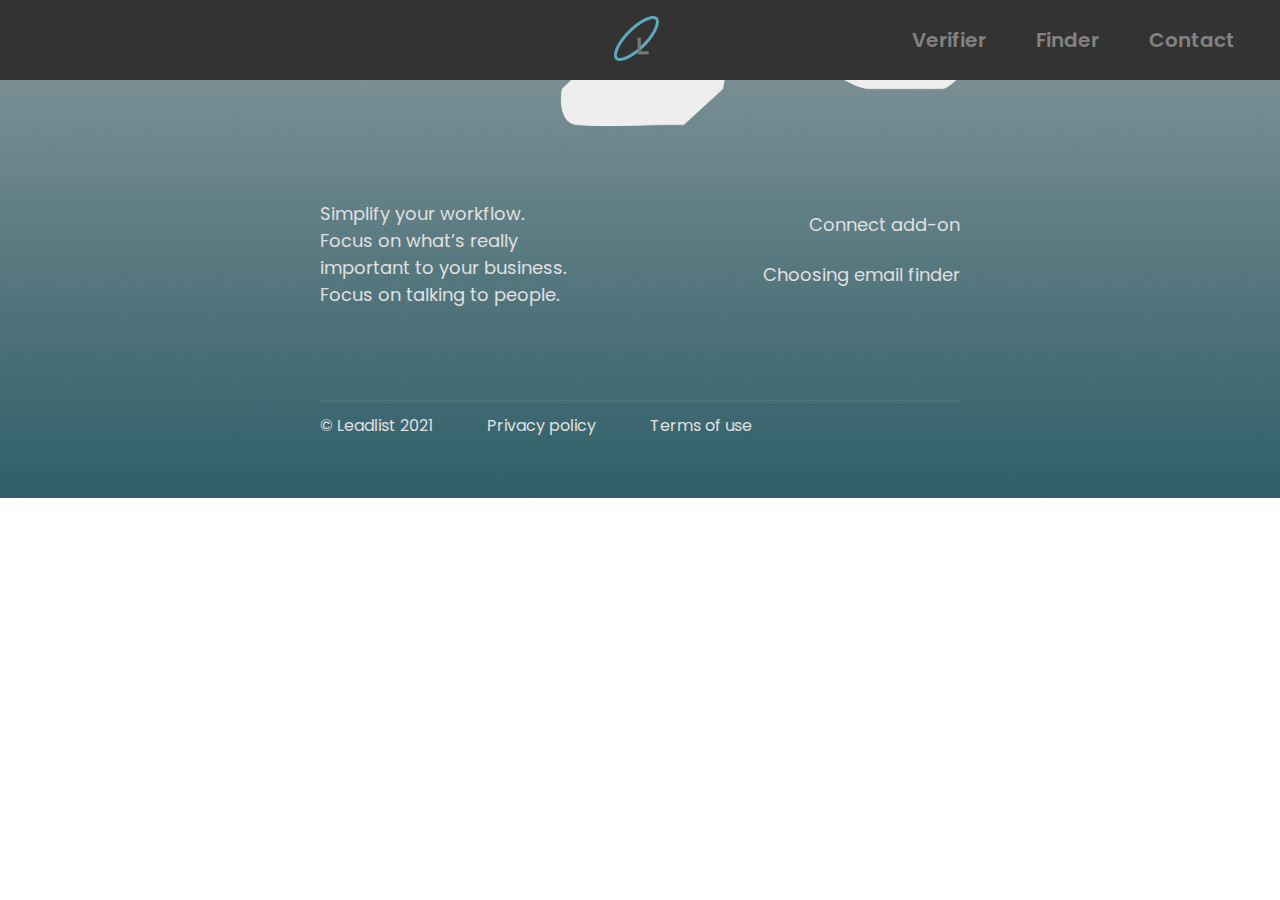
==== privacy_policy.html @ b9fb41df "add html and css for terms_of and fixed bgn of contact_us" ====
<!DOCTYPE html>
<html>
<head>
   <title> Privacy policy</title>
   <meta charset="utf-8">
   <link rel="stylesheet" type="text/css" href="styles/style.css">
      <link rel="stylesheet" type="text/css" href="styles/base.css">
   <link rel="preconnect" href="https://fonts.gstatic.com">
   <link href="https://fonts.googleapis.com/css2?family=Poppins:wght@200;300;400;500;600;700;800;900&display=swap" rel="stylesheet"></head>
<body>
   <header>
      <div class="header-main">
         <div class="logo">
            <a href="index.html"><img class="logo-img" src ="img/Group42.png"></a>
         </div>
         <nav class="menu poppins">
            <li class="menu-item">Verifier</li>
            <li class="menu-item">Finder</li>
            <li class="menu-item">Contact</li>
         </nav>
      </div>
   </header>
   <footer class="poppins">
      <div class="footer-basis">
         <div class="basis-info">
            <div class="basis-text">
               <p class="basis-text_sense">Simplify your workflow.</p>
               <p class="basis-text_sense">Focus on what’s really important to your business.</p>
               <p class="basis-text_sense">Focus on talking to people.</p>
            </div>
            <div class="basis-links">
               <p><a class="basis-link_addition" href="https://gsuite.google.com/marketplace/app/leadlist_email_finder_and_verifier/817565226440?hl=en&pann=sheets_addon_widget">Connect add-on</a></p>
               <a href=""></a>
               <p><a class="basis-link_addition" href="http://htmlbook.ru/samhtml/ssylki">Choosing email finder</a></p>
            </div>
         </div>
      </div>
      <div class="footer-copyright">
         <span class="footer-copyright_text">&copy; Leadlist 2021</span>
         <a href="privacy_policy.html" class="footer-copyright_link">Privacy policy</a>
         <a href="Terms_of_use.html" class="footer-copyright_link">Terms of use</a>
      </div>
   </footer></body>
</html>
---- styles/style.css ----
* {
   margin: 0;
   padding: 0;
}

.poppins {
   font-family: 'Poppins', sans-serif;
}

header {
   background:#333333;
   display: flex;
   justify-content: flex-end;
   position: fixed;
   width: 100%;
   z-index: 10;
}

main {
   background:#e1e1e133;
}

.header-main {
   display: flex;
   width: 52%;
   justify-content: space-between;
}

.logo {
   display: flex;
   justify-content: center;
   align-items: center;
}

.logo-img {
   height: 45px;
}

.menu {
   display: flex;
   font-weight: 600;
   padding: 25px 45px;
   color: #828282;
   font-size: 20px;
}

.menu-item {
   list-style: none;
   margin-left: 50px;
}

.menu-item:hover {
   color: #ffffff;
}

.home {
   display: block;
   position: relative;
   height: 100vh;
}
.home-img {
   position: absolute;
   width: 100%;
   height: 100%;
   overflow: hidden;
}

.home-info {
   display: flex;
   flex-direction: column;
   align-items: center;
   position: absolute;
   width: 100%;
   margin-top: 80px;
   height: 90vh;
   background: linear-gradient(180deg,  #050505ed, #8d8d8dd6);
}

.info-text {
   width: 50%;
   margin-top: 50px;
}

.home-title {
   color: #FFFFFF;
   font-weight: 600;
   font-size: 48px;
   margin-bottom: 15px;
   margin-left: 20px;
}

.home-subtitle {
   color: #BDBDBD;
   font-weight: 600;
   font-size: 28px;
   margin-left: 20px;
}

.home-btn {
   margin: 35px 0;
   border-radius: 20px;
   border: none;
   width: 35%;
   font-weight: 700;
   font-size: 18px;
   text-transform: uppercase;
   color: #fff;
   background:  #BDBDBD;
   padding: 15px 90px;
}

.home-btn_fa{
   color: #ffffff;
   margin-left: 10px;
}

.home-btn:hover {
   background: #8252A4;
   color: #ffffff;
}

.description {
   display: flex;
   flex-direction: column;
   align-items: center;
}

.description-info {
   width: 80%;
   margin: 30px 0;
}

.description_title {
   font-weight: 600;
   font-size: 32px;
   margin: 10px 0;
   color: #333333;
}

.description_description {
   font-weight: 500;
   font-size: 20px;
   color: #333333;
}

.email {
   display: flex;
   flex-direction: column;
   align-items: center;
   background-image:url(img/at-sign.png);
   background-size: 100% 88%;
   background-repeat: no-repeat;
   height:  260vh;
}
.email-part {
   display: flex;
   flex-direction: column;
   width: 60%;
   align-items: center;
}

.part-info {
   display: flex;
   width: 100%;
   flex-direction: column;
}

.part-screen {
   display: flex;
   flex-direction: column;
   margin: 20px 0;
}

.screen-first {
   display: flex;
   flex-direction: row;
   height: 50vh;
   width: 85%;
}

.screen-first_fa {
   color: #7d7878;
   font-size: 60px;
   margin-right: 40px;
   margin-top: 20px;
}

.screen-first_purple {
   display: block;
   width: 90%;
   background: linear-gradient(180deg,  #291934,
 #955DBD);
}

.screen-first_p {
   font-weight: 500;
   font-size: 22px;
   color: #ffffff;
   text-transform: uppercase;
   padding: 40px 90px;
}

.screen-second {
   display: flex;
   flex-direction: row;
   margin: 30px 0;
}

.fa-at {
   margin-right: 40px;
}

.screen-second_fa {
   color: #7d7878;
   font-size: 50px;
   font-weight: 300;
}

.screen-second_div {
   margin-top: 10px;
}

.screen-second_p {
   color: #4F4F4F;
   font-weight: 500;
   font-size: 17px;
}

.email-part2 {
   display: flex;
   align-items: center;
   justify-content: center;
   background: #BDBDBD;
   height:22%;
   width: 100%;
}

.part2-info {
   display: flex;
   flex-direction: row;
   justify-content: space-around;
   width: 45%;
   height: 65%;
   padding: 90px 0;
}

.response {
   display: flex;
   flex-direction: column;
   align-items: center;
   position: relative;
   width: 29%;
   border-radius: 21px;
   background: rgba(255,255,255,0.8);
   box-shadow: 6px 8px 6px rgba(0, 0, 0, 0.3);
}

.response_text {
   font-size: 16px;
   margin: 30px 10px 90px 10px;
   text-align: center;
   font-weight: 600;
}

.response_text_third {
   margin-top: 50px;
}

.response_text_first {
   margin-top: 60px;
}

.response-stars {
   display: block;
   position: absolute;
   bottom: 40px;
}

.response-stars_fa {
   color: #BD615D;
   font-size: 14px;
   margin-right: -4px;
}

.response_date {
   display: block;
   position: absolute;
   bottom: 13px;
   color: #828282;
   font-weight: 400;
   font-size: 13px;
}

.screen-first_green {
   display: block;
   width: 90%;
   background: linear-gradient(180deg,  #162E33,
#41808D );
}

.credits {
   background: #E0E0E0;
   display: flex;
   justify-content: center;
}

.credits-info {
   display: flex;
   flex-direction: column;
   width: 50%;
}

.credits-box{
   display:flex;
   flex-direction: row;
   align-items: center;
   justify-content: space-between;
   margin-top: 40px;
}

.credits-text {
   width: 50%;
}

.credits-text_title {
   text-transform: uppercase;
   font-weight: 600;
   font-size: 20px;
   color: #333333;
}

.credits-text_description {
   font-size: 14px;
   color: #4F4F4F;
}

.credits-img {
   display: block;
   border-radius: 30px;
   box-shadow: 0px 1px 20px rgba(0, 0, 0, 0.85);
}

.credits-bottom {
   margin: 40px 0;
}

.credits-bottom_text {
   text-transform: uppercase;
   font-weight: 600;
   font-size: 20px;
   color: #4F4F4F;
}

.credits-bottom_link {
   color: #BD5D85;
   text-decoration: none;
}

.faq {
   background: #BD925D;
   display: flex;
   justify-content: center;
}

.faq-info {
   width: 60%;
   margin: 20px 0;
   display: flex;
   flex-direction: row;
   justify-content: space-around;
   flex-wrap: wrap;
}

.faq-part {
   margin: 20px;
   width: 40%;
   display: flex;
   flex-direction: row;
}

.faq-text {
   display: flex;
   flex-direction: column;
   justify-content: space-between;
}

.faq-text_title {
   font-weight: 500;
   font-size: 22px;
   color: #ffffff;
}

.faq-text_subtile {
   margin-top: 10px;
   color: #dddddd;
}

.faq-text_fa {
   margin-right: 20px;
   font-size: 30px;
   color: #ffffff;
}

.contact {
   display: block;
   position: relative;
   background:rgba(17, 17, 17, 0.05);
   padding: 30px 0;
}

.contact-forms {
   width: 50%;
   margin: auto;
   padding: 50px;
}

.contact-img {
   display: block;
   position: absolute;
   width: 35%;
   height: 800px;
   right: 0;
   top: -100px;
}

#forms_email {
   width:40%;
   padding:  15px 0 15px 15px;
   border-radius: 40px;
   border: none;
   background: #ffffff;
   box-shadow: 0px 4px 4px rgba(0, 0, 0, 0.25);
}

#forms_btn {
   display: block;
   float: right;
   background: rgba(130,130,130,1);
   width: 41%;
   border-radius: 40px;
   border: none;
   padding:  15px 15px;
   color: #ffffff;
   text-transform: uppercase;
   font-size: 16px;
   font-weight: 600;
   box-shadow: 0px 4px 4px rgba(0, 0, 0, 0.25);

}
#forms_comment {
   width: 100%;
   margin-top: 40px;
   padding: 15px 0 15px 15px;
   border-radius: 40px;
   border: none;
   background: #ffffff;
   box-shadow: 0px 4px 4px rgba(0, 0, 0, 0.25);
}

footer {
   background-image: url(img/Footer_image.png);
   background-color: rgba(0, 0, 0, 0.05);
   background-size: 100%;
   display: flex;
   flex-direction: column;
   justify-content: center;
   align-items: center;
}

.footer-basis {
   display: flex;
   width: 50%;
   flex-direction: column;
   padding: 50px 0;
}

.basis-info {
   display: block;
   position: relative;
   padding: 150px 0;
}

.basis-text {
   width: 40%;
   position: absolute;
   left: 0px;
}
.basis-text_sense {
   color: #E0E0E0;
   font-size: 18px;
   line-height: 27px;
}

.basis-links {
   display: block;
   position: absolute;
   right: 0px;
}

.basis-links p {
   text-align: right;
}

.basis-link_addition {
   color: #E0E0E0;
   text-decoration: none;
   text-align: right;
   line-height: 50px;
   font-size: 18px;
}

.basis-link_addition:hover {
   cursor: pointer;
   color: #ffffff;
}
.footer-copyright {
   width: 50%;
   border-top: 3px #cccccc1f double;
   padding: 10px 0;
   margin-bottom: 50px;

}

.footer-copyright_text {
   color: #E0E0E0;
   margin-right: 50px;
}

.footer-copyright_link
{
   color: #E0E0E0;
   text-decoration: none;
   margin-right: 50px;
}

.footer-copyright_link:hover {
   color: #ffffff;
}
---- styles/base.css ----
* {
   margin: 0;
   padding: 0;
}

.poppins {
   font-family: 'Poppins', sans-serif;
}

header {
   background:#333333;
   display: flex;
   justify-content: flex-end;
   position: fixed;
   width: 100%;
   z-index: 10;
}

main {
   background:#e1e1e133;
}

.header-main {
   display: flex;
   width: 52%;
   justify-content: space-between;
}

.logo {
   display: flex;
   justify-content: center;
   align-items: center;
}

.logo-img {
   height: 45px;
}

.menu {
   display: flex;
   font-weight: 600;
   padding: 25px 45px;
   color: #828282;
   font-size: 20px;
}

.menu-item {
   list-style: none;
   margin-left: 50px;
}

.menu-item:hover {
   color: #ffffff;
}


footer {
   background-image: url(../img/Footer_image.png);
   background-color: rgba(17, 17, 17, 0.07);
   background-size: 100%;
   display: flex;
   flex-direction: column;
   justify-content: center;
   align-items: center;
}

.footer-basis {
   display: flex;
   width: 50%;
   flex-direction: column;
   padding: 50px 0;
}

.basis-info {
   display: block;
   position: relative;
   padding: 150px 0;
}

.basis-text {
   width: 40%;
   position: absolute;
   left: 0px;
}
.basis-text_sense {
   color: #E0E0E0;
   font-size: 18px;
   line-height: 27px;
}

.basis-links {
   display: block;
   position: absolute;
   right: 0px;
}

.basis-links p {
   text-align: right;
}

.basis-link_addition {
   color: #E0E0E0;
   text-decoration: none;
   text-align: right;
   line-height: 50px;
   font-size: 18px;
}

.basis-link_addition:hover {
   cursor: pointer;
   color: #ffffff;
}
.footer-copyright {
   width: 50%;
   border-top: 3px #cccccc1f double;
   padding: 10px 0;
   margin-bottom: 50px;

}

.footer-copyright_text {
   color: #E0E0E0;
   margin-right: 50px;
}

.footer-copyright_link
{
   color: #E0E0E0;
   text-decoration: none;
   margin-right: 50px;
}

.footer-copyright_link:hover {
   color: #ffffff;
}
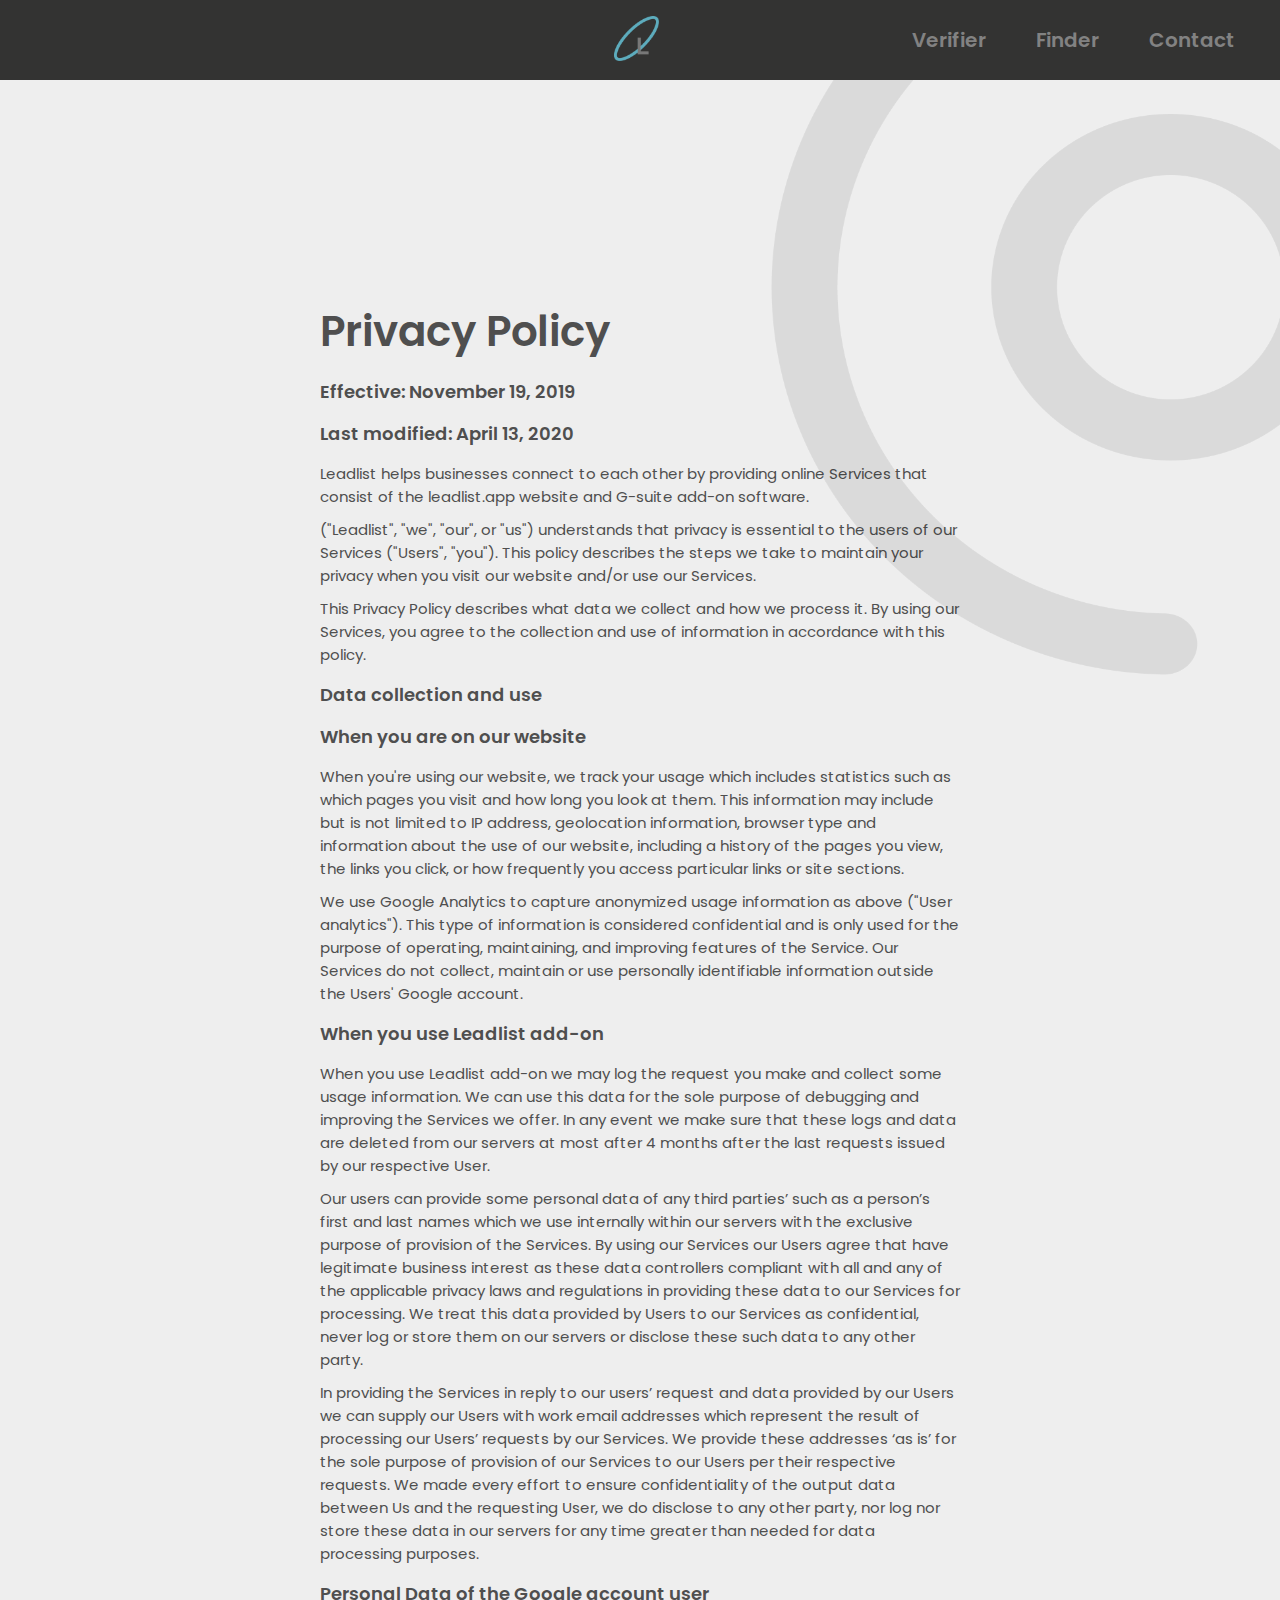
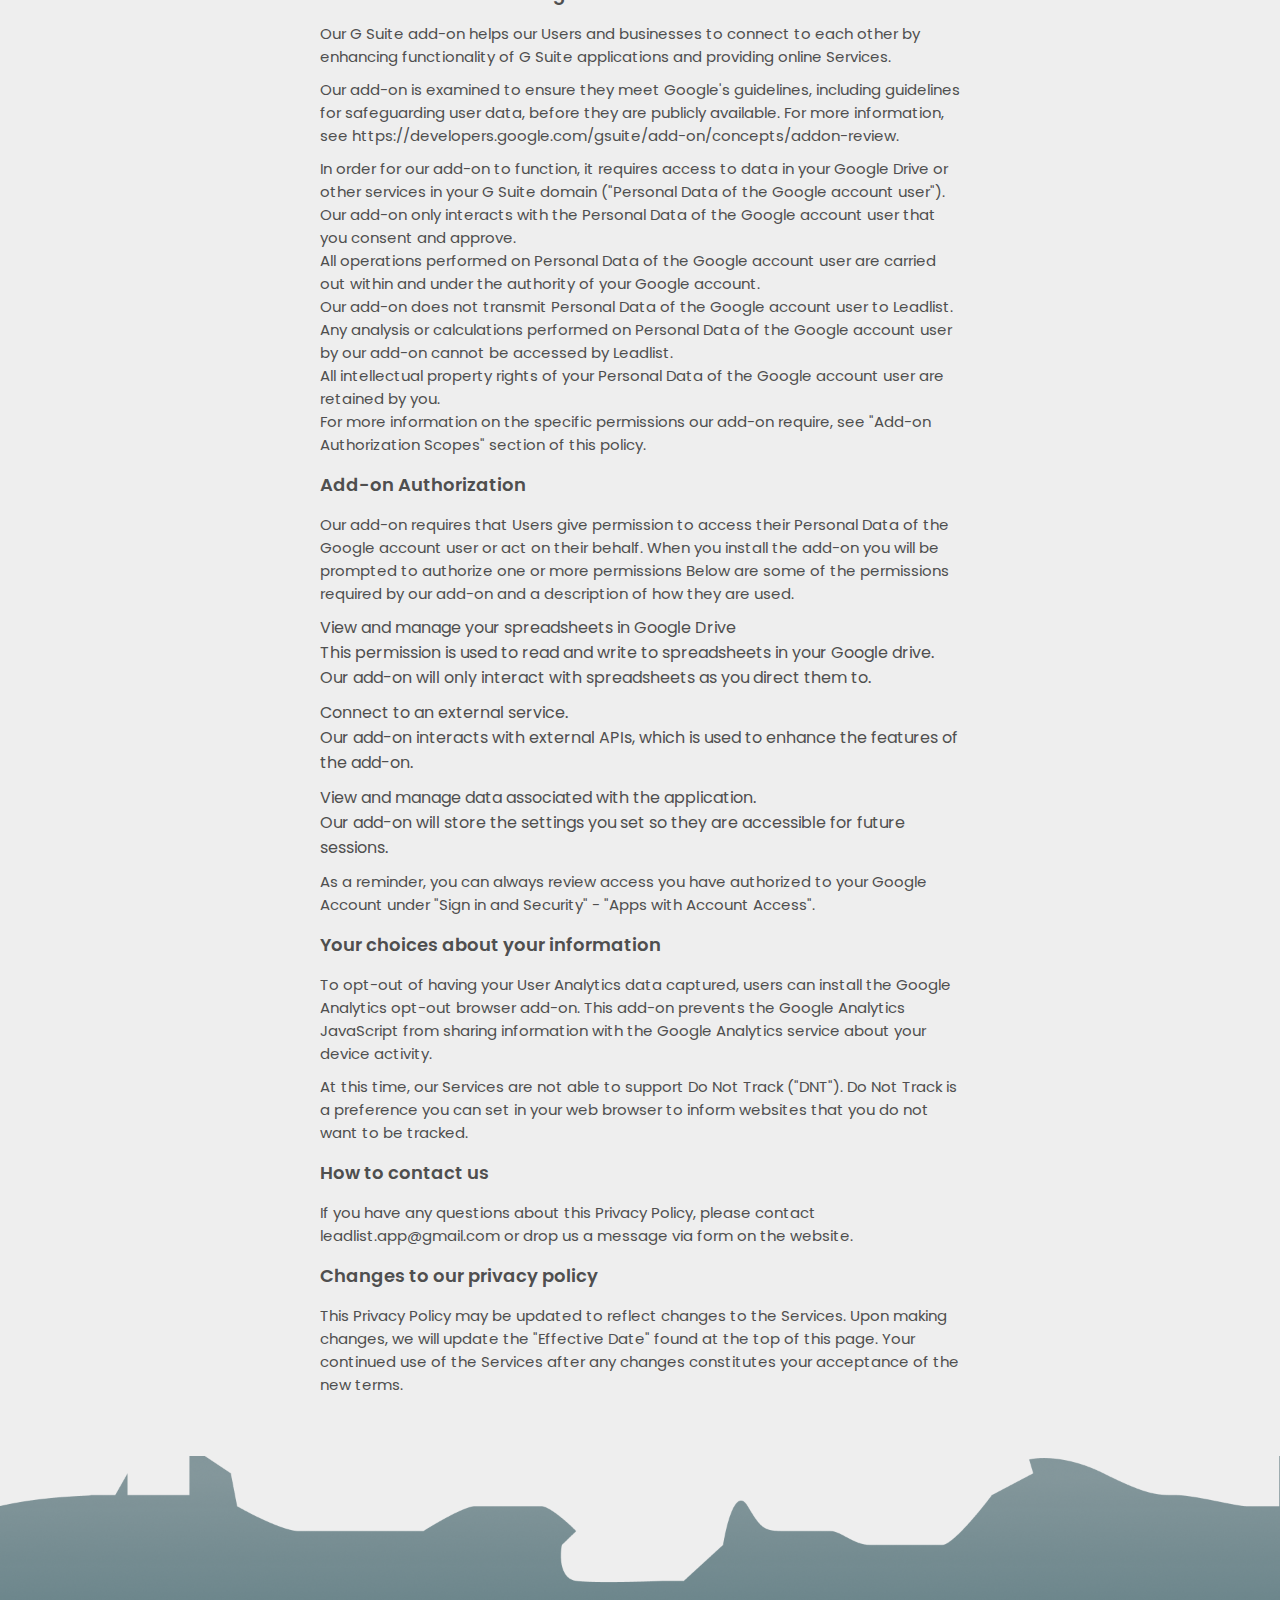
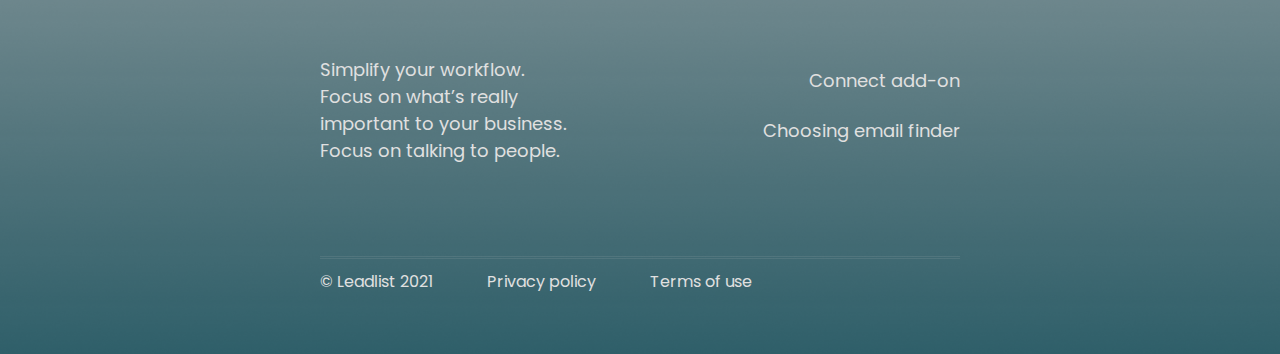
==== commit 9d9b4958: "create page privacy_policy" ====
--- a/privacy_policy.html
+++ b/privacy_policy.html
@@ -1,12 +1,14 @@
 <!DOCTYPE html>
 <html>
 <head>
-   <title> Privacy policy</title>
+   <title> Privacy Policy</title>
    <meta charset="utf-8">
    <link rel="stylesheet" type="text/css" href="styles/style.css">
-      <link rel="stylesheet" type="text/css" href="styles/base.css">
+   <link rel="stylesheet" type="text/css" href="styles/base.css">
+   <link rel="stylesheet" type="text/css" href="styles/privacy_policy.css">
    <link rel="preconnect" href="https://fonts.gstatic.com">
-   <link href="https://fonts.googleapis.com/css2?family=Poppins:wght@200;300;400;500;600;700;800;900&display=swap" rel="stylesheet"></head>
+   <link href="https://fonts.googleapis.com/css2?family=Poppins:wght@200;300;400;500;600;700;800;900&display=swap" rel="stylesheet">
+</head>
 <body>
    <header>
       <div class="header-main">
@@ -20,6 +22,66 @@
          </nav>
       </div>
    </header>
+   <main  class="poppins">
+      <img src="img/Mask Group.png" alt="" class="contact-img">
+      <div class="main-info">
+         <h1 class="main-info_title"> Privacy Policy</h1>
+         <h3 class="main-info_subtitle">Effective: November 19, 2019</h3>
+         <h3 class="main-info_subtitle">Last modified: April 13, 2020</h3>
+            <p class="main-info_description">Leadlist helps businesses connect to each other by providing online Services that consist of the leadlist.app website and G-suite add-on software. </p>
+            <p class="main-info_description">("Leadlist", "we", "our", or "us") understands that privacy is essential to the users of our Services ("Users", "you"). This policy describes the steps we take to maintain your privacy when you visit our website and/or use our Services. </p>
+            <p class="main-info_description">This Privacy Policy describes what data we collect and how we process it. By using our Services, you agree to the collection and use of information in accordance with this policy.</p>
+         <div class="info-block">
+            <h3 class="main-info_subtitle">Data collection and use </h3>
+            <h3 class="main-info_subtitle">When you are on our website</h3>
+            <p class="main-info_description">When you're using our website, we track your usage which includes statistics such as which pages you visit and how long you look at them. This information may include but is not limited to IP address, geolocation information, browser type and information about the use of our website, including a history of the pages you view, the links you click, or how frequently you access particular links or site sections.  </p>
+            <p class="main-info_description">We use Google Analytics to capture anonymized usage information as above ("User analytics"). This type of information is considered confidential and is only used for the purpose of operating, maintaining, and improving features of the Service. Our Services do not collect, maintain or use personally identifiable information outside the Users' Google account.</p>
+         </div>
+         <div class="info-block">
+            <h3 class="main-info_subtitle">When you use Leadlist add-on</h3>
+            <p class="main-info_description">When you use Leadlist add-on we may log the request you make and collect some usage information. We can use this data for the sole purpose of debugging and improving the Services we offer. In any event we make sure that these logs and data are deleted from our servers at most after 4 months after the last requests issued by our respective User.  </p>
+            <p class="main-info_description">Our users can provide some personal data of any third parties’ such as a person’s first and last names which we use internally within our servers with the exclusive purpose of provision of the Services. By using our Services our Users agree that have legitimate business interest as these data controllers compliant with all and any of the applicable privacy laws and regulations in providing these data to our Services for processing. We treat this data provided by Users to our Services as confidential, never log or store them on our servers or disclose these such data to any other party.</p>
+            <p class="main-info_description">In providing the Services in reply to our users’ request and data provided by our Users we can supply our Users with work email addresses which represent the result of processing our Users’ requests by our Services. We provide these addresses ‘as is’ for the sole purpose of provision of our Services to our Users per their respective requests. We made every effort to ensure confidentiality of the output data between Us and the requesting User, we do disclose to any other party, nor log nor store these data in our servers for any time greater than needed for data processing purposes.</p>
+         </div>
+         <div class="info-block">
+            <h3 class="main-info_subtitle">Personal Data of the Google account user</h3>
+            <p class="main-info_description">Our G Suite add-on helps our Users and businesses to connect to each other by enhancing functionality of G Suite applications and providing online Services. </p>
+            <p class="main-info_description">Our add-on is examined to ensure they meet Google's guidelines, including guidelines for safeguarding user data, before they are publicly available. For more information, see https://developers.google.com/gsuite/add-on/concepts/addon-review.</p>
+            <ul>
+               <li class="info-list_rule"> In order for our add-on to function, it requires access to data in your Google Drive or other services in your G Suite domain ("Personal Data of the Google account user"). </li>
+               <li class="info-list_rule">Our add-on only interacts with the Personal Data of the Google account user that you consent and approve. </li>
+               <li class="info-list_rule">All operations performed on Personal Data of the Google account user are carried out within and under the authority of your Google account. </li>
+               <li class="info-list_rule">Our add-on does not transmit Personal Data of the Google account user to Leadlist. Any analysis or calculations performed on Personal Data of the Google account user by our add-on cannot be accessed by Leadlist. </li>
+               <li class="info-list_rule">All intellectual property rights of your Personal Data of the Google account user are retained by you. </li>
+               <li class="info-list_rule">For more information on the specific permissions our add-on require, see "Add-on Authorization Scopes" section of this policy.</li>
+            </ul>
+         </div>
+         <div class="info-block">
+            <h3 class="main-info_subtitle">Add-on Authorization</h3>
+            <p class="main-info_description">Our add-on requires that Users give permission to access their Personal Data of the Google account user or act on their behalf. When you install the add-on you will be prompted to authorize one or more permissions Below are some of the permissions required by our add-on and a description of how they are used.</p>
+            <p class="main-info_description2">View and manage your spreadsheets in Google Drive</p>
+               <p class="main-info_description3"> This permission is used to read and write to spreadsheets in your Google drive. Our add-on will only interact with spreadsheets as you direct them to.</p>
+            <p class="main-info_description2">Connect to an external service.</p>
+               <p class="main-info_description3">Our add-on interacts with external APIs, which is used to enhance the features of the add-on. </p>
+            <p class="main-info_description2">View and manage data associated with the application.</p>
+               <p class="main-info_descriptio3">Our add-on will store the settings you set so they are accessible for future sessions.</p>
+            <p class="main-info_description">As a reminder, you can always review access you have authorized to your Google Account under "Sign in and Security" - "Apps with Account Access".</p>
+         </div>
+         <div class="info-block">
+            <h3 class="main-info_subtitle">Your choices about your information</h3>
+            <p class="main-info_description">To opt-out of having your User Analytics data captured, users can install the Google Analytics opt-out browser add-on. This add-on prevents the Google Analytics JavaScript from sharing information with the Google Analytics service about your device activity. </p>
+            <p class="main-info_description">At this time, our Services are not able to support Do Not Track ("DNT"). Do Not Track is a preference you can set in your web browser to inform websites that you do not want to be tracked.</p>
+         </div>
+         <div class="info-block">
+            <h3 class="main-info_subtitle">How to contact us</h3>
+            <p class="main-info_description">If you have any questions about this Privacy Policy, please contact leadlist.app@gmail.com or drop us a message via form on the website.</p>
+         </div>
+         <div class="info-block">
+            <h3 class="main-info_subtitle">Changes to our privacy policy</h3>
+            <p class="main-info_description">This Privacy Policy may be updated to reflect changes to the Services. Upon making changes, we will update the "Effective Date" found at the top of this page. Your continued use of the Services after any changes constitutes your acceptance of the new terms.</p>
+         </div>
+      </div>
+   </main>
    <footer class="poppins">
       <div class="footer-basis">
          <div class="basis-info">
@@ -40,5 +102,6 @@
          <a href="privacy_policy.html" class="footer-copyright_link">Privacy policy</a>
          <a href="Terms_of_use.html" class="footer-copyright_link">Terms of use</a>
       </div>
-   </footer></body>
+   </footer>
+</body>
 </html>
--- a/styles/style.css
+++ b/styles/style.css
@@ -5,52 +5,6 @@
 
 .poppins {
    font-family: 'Poppins', sans-serif;
-}
-
-header {
-   background:#333333;
-   display: flex;
-   justify-content: flex-end;
-   position: fixed;
-   width: 100%;
-   z-index: 10;
-}
-
-main {
-   background:#e1e1e133;
-}
-
-.header-main {
-   display: flex;
-   width: 52%;
-   justify-content: space-between;
-}
-
-.logo {
-   display: flex;
-   justify-content: center;
-   align-items: center;
-}
-
-.logo-img {
-   height: 45px;
-}
-
-.menu {
-   display: flex;
-   font-weight: 600;
-   padding: 25px 45px;
-   color: #828282;
-   font-size: 20px;
-}
-
-.menu-item {
-   list-style: none;
-   margin-left: 50px;
-}
-
-.menu-item:hover {
-   color: #ffffff;
 }
 
 .home {
@@ -404,7 +358,7 @@
 .contact {
    display: block;
    position: relative;
-   background:rgba(17, 17, 17, 0.05);
+   background: rgba(17, 17, 17, 0.05);
    padding: 30px 0;
 }
 
@@ -456,83 +410,3 @@
    background: #ffffff;
    box-shadow: 0px 4px 4px rgba(0, 0, 0, 0.25);
 }
-
-footer {
-   background-image: url(img/Footer_image.png);
-   background-color: rgba(0, 0, 0, 0.05);
-   background-size: 100%;
-   display: flex;
-   flex-direction: column;
-   justify-content: center;
-   align-items: center;
-}
-
-.footer-basis {
-   display: flex;
-   width: 50%;
-   flex-direction: column;
-   padding: 50px 0;
-}
-
-.basis-info {
-   display: block;
-   position: relative;
-   padding: 150px 0;
-}
-
-.basis-text {
-   width: 40%;
-   position: absolute;
-   left: 0px;
-}
-.basis-text_sense {
-   color: #E0E0E0;
-   font-size: 18px;
-   line-height: 27px;
-}
-
-.basis-links {
-   display: block;
-   position: absolute;
-   right: 0px;
-}
-
-.basis-links p {
-   text-align: right;
-}
-
-.basis-link_addition {
-   color: #E0E0E0;
-   text-decoration: none;
-   text-align: right;
-   line-height: 50px;
-   font-size: 18px;
-}
-
-.basis-link_addition:hover {
-   cursor: pointer;
-   color: #ffffff;
-}
-.footer-copyright {
-   width: 50%;
-   border-top: 3px #cccccc1f double;
-   padding: 10px 0;
-   margin-bottom: 50px;
-
-}
-
-.footer-copyright_text {
-   color: #E0E0E0;
-   margin-right: 50px;
-}
-
-.footer-copyright_link
-{
-   color: #E0E0E0;
-   text-decoration: none;
-   margin-right: 50px;
-}
-
-.footer-copyright_link:hover {
-   color: #ffffff;
-}
--- a/styles/base.css
+++ b/styles/base.css
@@ -8,7 +8,7 @@
 }
 
 header {
-   background:#333333;
+   background:#333332;
    display: flex;
    justify-content: flex-end;
    position: fixed;
@@ -52,8 +52,6 @@
 .menu-item:hover {
    color: #ffffff;
 }
-
-
 footer {
    background-image: url(../img/Footer_image.png);
    background-color: rgba(17, 17, 17, 0.07);
@@ -62,6 +60,14 @@
    flex-direction: column;
    justify-content: center;
    align-items: center;
+}
+.contact-img {
+   display: block;
+   position: absolute;
+   width: 35%;
+   height: 800px;
+   right: 0;
+   bottom: 100px;
 }
 
 .footer-basis {
--- a/styles/privacy_policy.css
+++ b/styles/privacy_policy.css
@@ -0,0 +1,63 @@
+* {
+   margin: 0;
+   padding: 0;
+}
+
+.poppins {
+   font-family: 'Poppins', sans-serif;
+}
+
+main {
+   background-color: rgba(17, 17, 17, 0.07);
+   color:#4F4F4F;
+   position: relative;
+}
+
+.contact-img {
+   display: block;
+   position: absolute;
+   width: 40%;
+   height: 800px;
+   right: 0;
+   bottom: 0;
+}
+
+.main-info {
+   width: 50%;
+   margin: auto;
+   padding-top: 300px;
+   padding-bottom: 50px;
+}
+.main-info_title {
+   font-weight: 600;
+   font-size: 42px;
+   margin-bottom: 5px;
+}
+
+.main-info_subtitle {
+   margin: 15px 0;
+   font-size: 18px;
+   font-weight: 600;
+}
+.main-info_description {
+   font-size: 15px;
+   font-weight: 400;
+   margin: 10px 0;
+}
+
+.main-info_description2 {
+   margin-top: 10px;
+}
+.main-info_description3 {
+   margin-bottom: 10px;
+}
+.info-list_rule {
+   list-style: none;
+   font-size: 15px;
+   font-weight: 400;
+}
+
+#last_description {
+   margin: 0;
+}
+
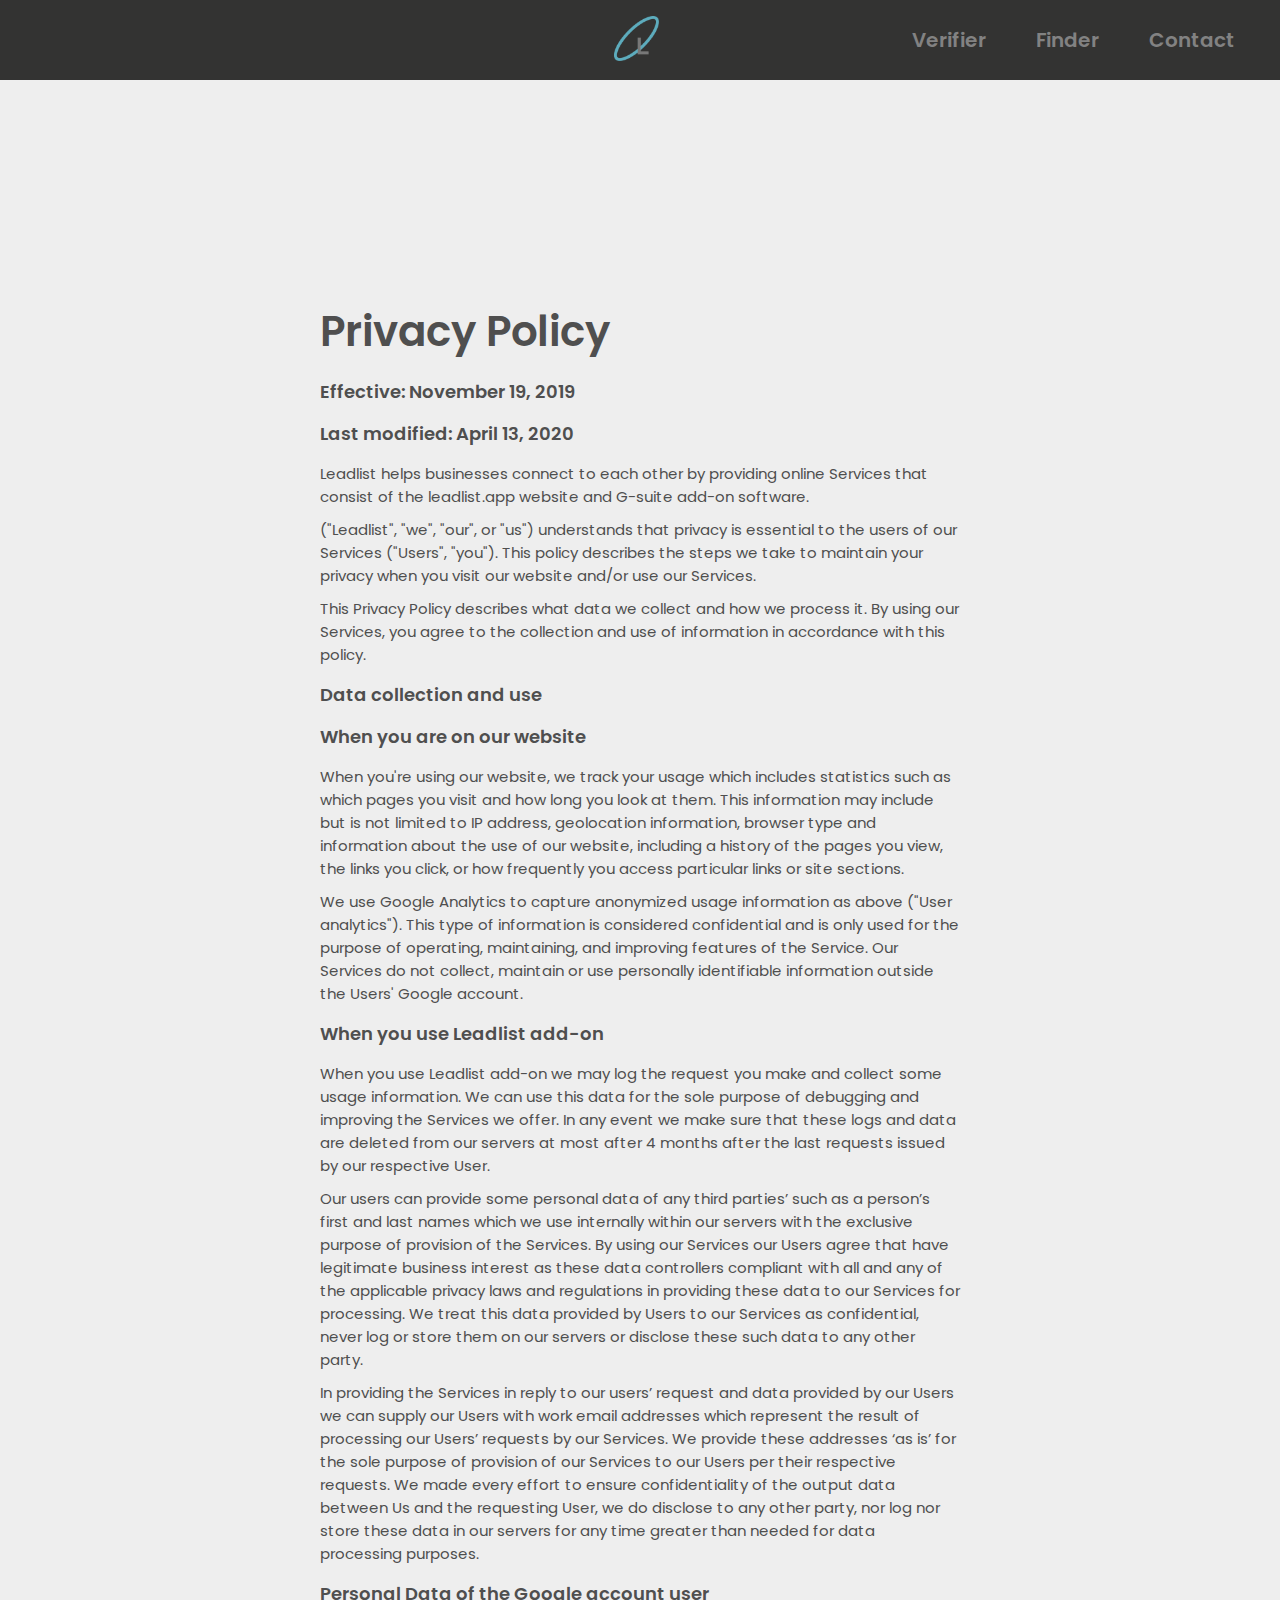
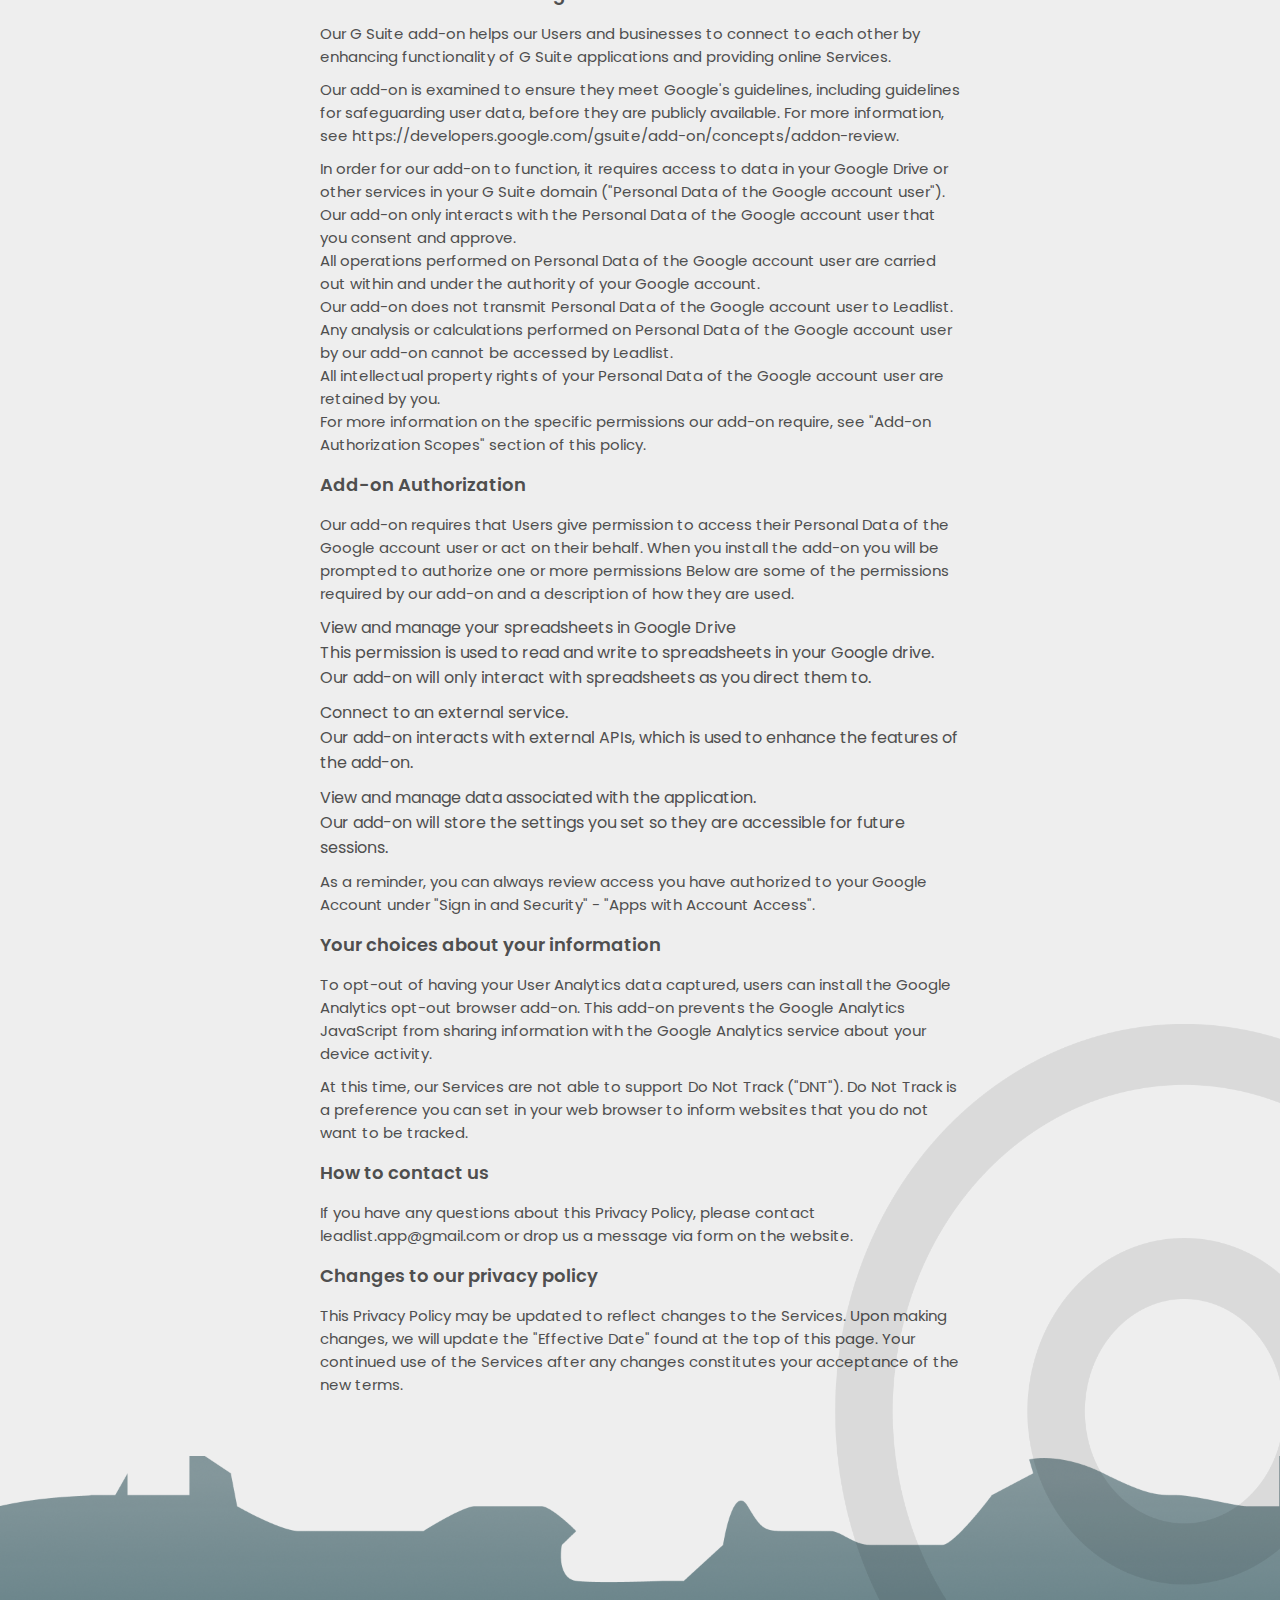
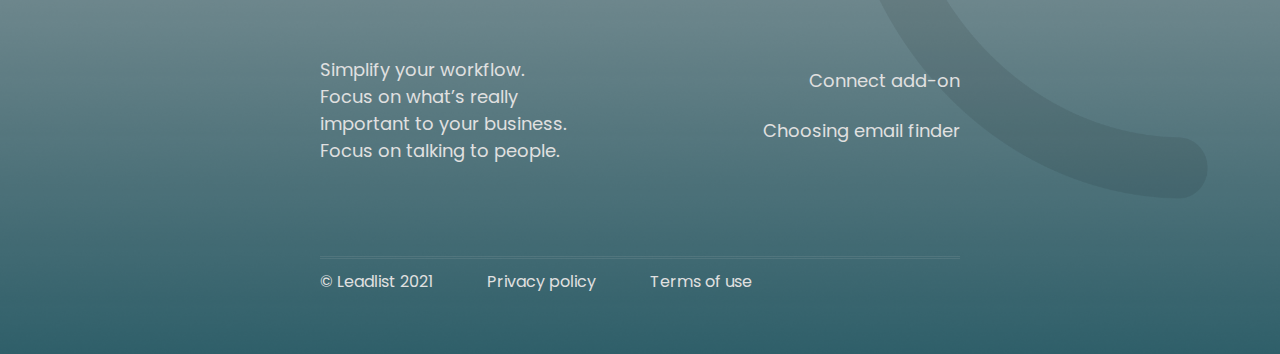
==== commit 7259d299: "add at-sing in correct place" ====
--- a/privacy_policy.html
+++ b/privacy_policy.html
@@ -23,7 +23,6 @@
       </div>
    </header>
    <main  class="poppins">
-      <img src="img/Mask Group.png" alt="" class="contact-img">
       <div class="main-info">
          <h1 class="main-info_title"> Privacy Policy</h1>
          <h3 class="main-info_subtitle">Effective: November 19, 2019</h3>
@@ -83,6 +82,7 @@
       </div>
    </main>
    <footer class="poppins">
+      <img src="img/Mask Group.png" alt="" class="at-sing">
       <div class="footer-basis">
          <div class="basis-info">
             <div class="basis-text">
--- a/styles/base.css
+++ b/styles/base.css
@@ -18,7 +18,9 @@
 
 main {
    background:#e1e1e133;
+   position: relative;
 }
+
 
 .header-main {
    display: flex;
@@ -57,10 +59,21 @@
    background-color: rgba(17, 17, 17, 0.07);
    background-size: 100%;
    display: flex;
+   position: relative;
    flex-direction: column;
    justify-content: center;
    align-items: center;
 }
+
+
+.at-sing {
+   position: absolute;
+   width: 35%;
+   height: 800px;
+   right: 0;
+   bottom: 130px;
+}
+
 .contact-img {
    display: block;
    position: absolute;
--- a/styles/privacy_policy.css
+++ b/styles/privacy_policy.css
@@ -11,15 +11,7 @@
    background-color: rgba(17, 17, 17, 0.07);
    color:#4F4F4F;
    position: relative;
-}
-
-.contact-img {
    display: block;
-   position: absolute;
-   width: 40%;
-   height: 800px;
-   right: 0;
-   bottom: 0;
 }
 
 .main-info {
@@ -48,6 +40,7 @@
 .main-info_description2 {
    margin-top: 10px;
 }
+
 .main-info_description3 {
    margin-bottom: 10px;
 }
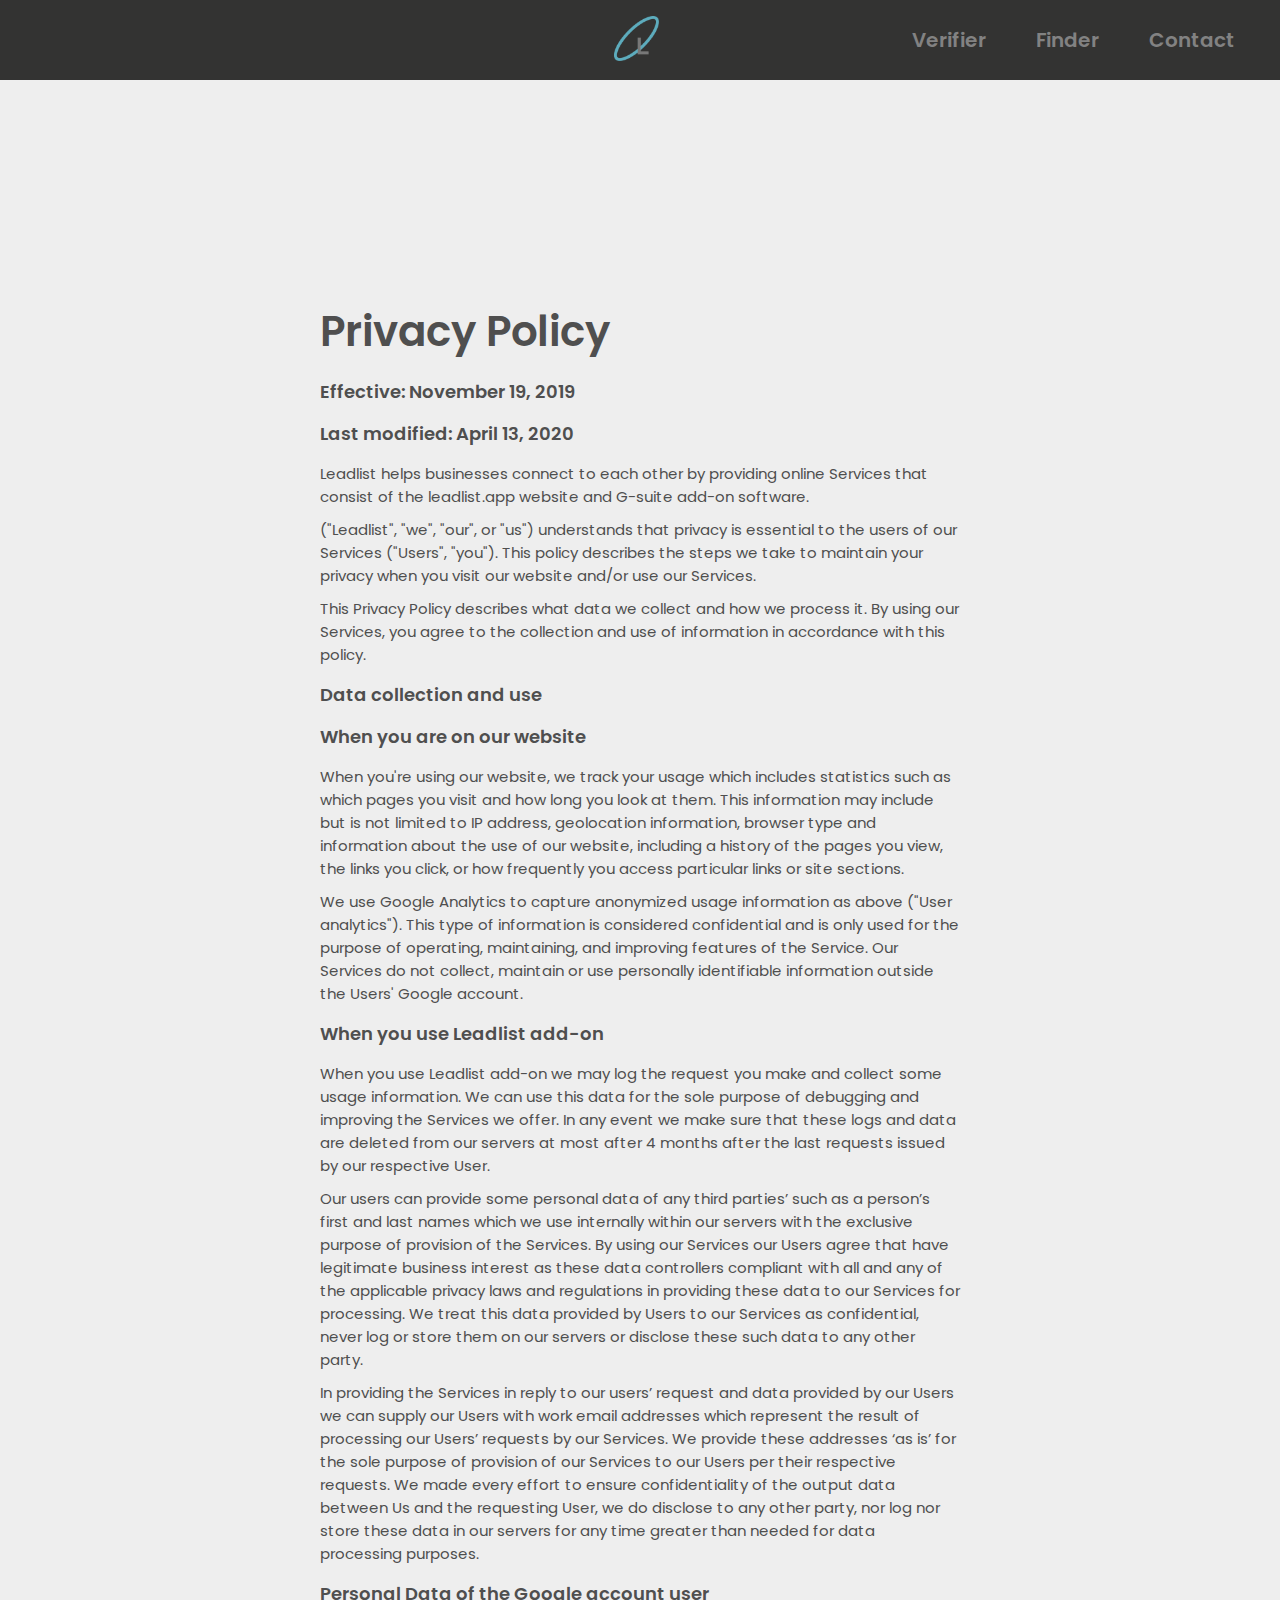
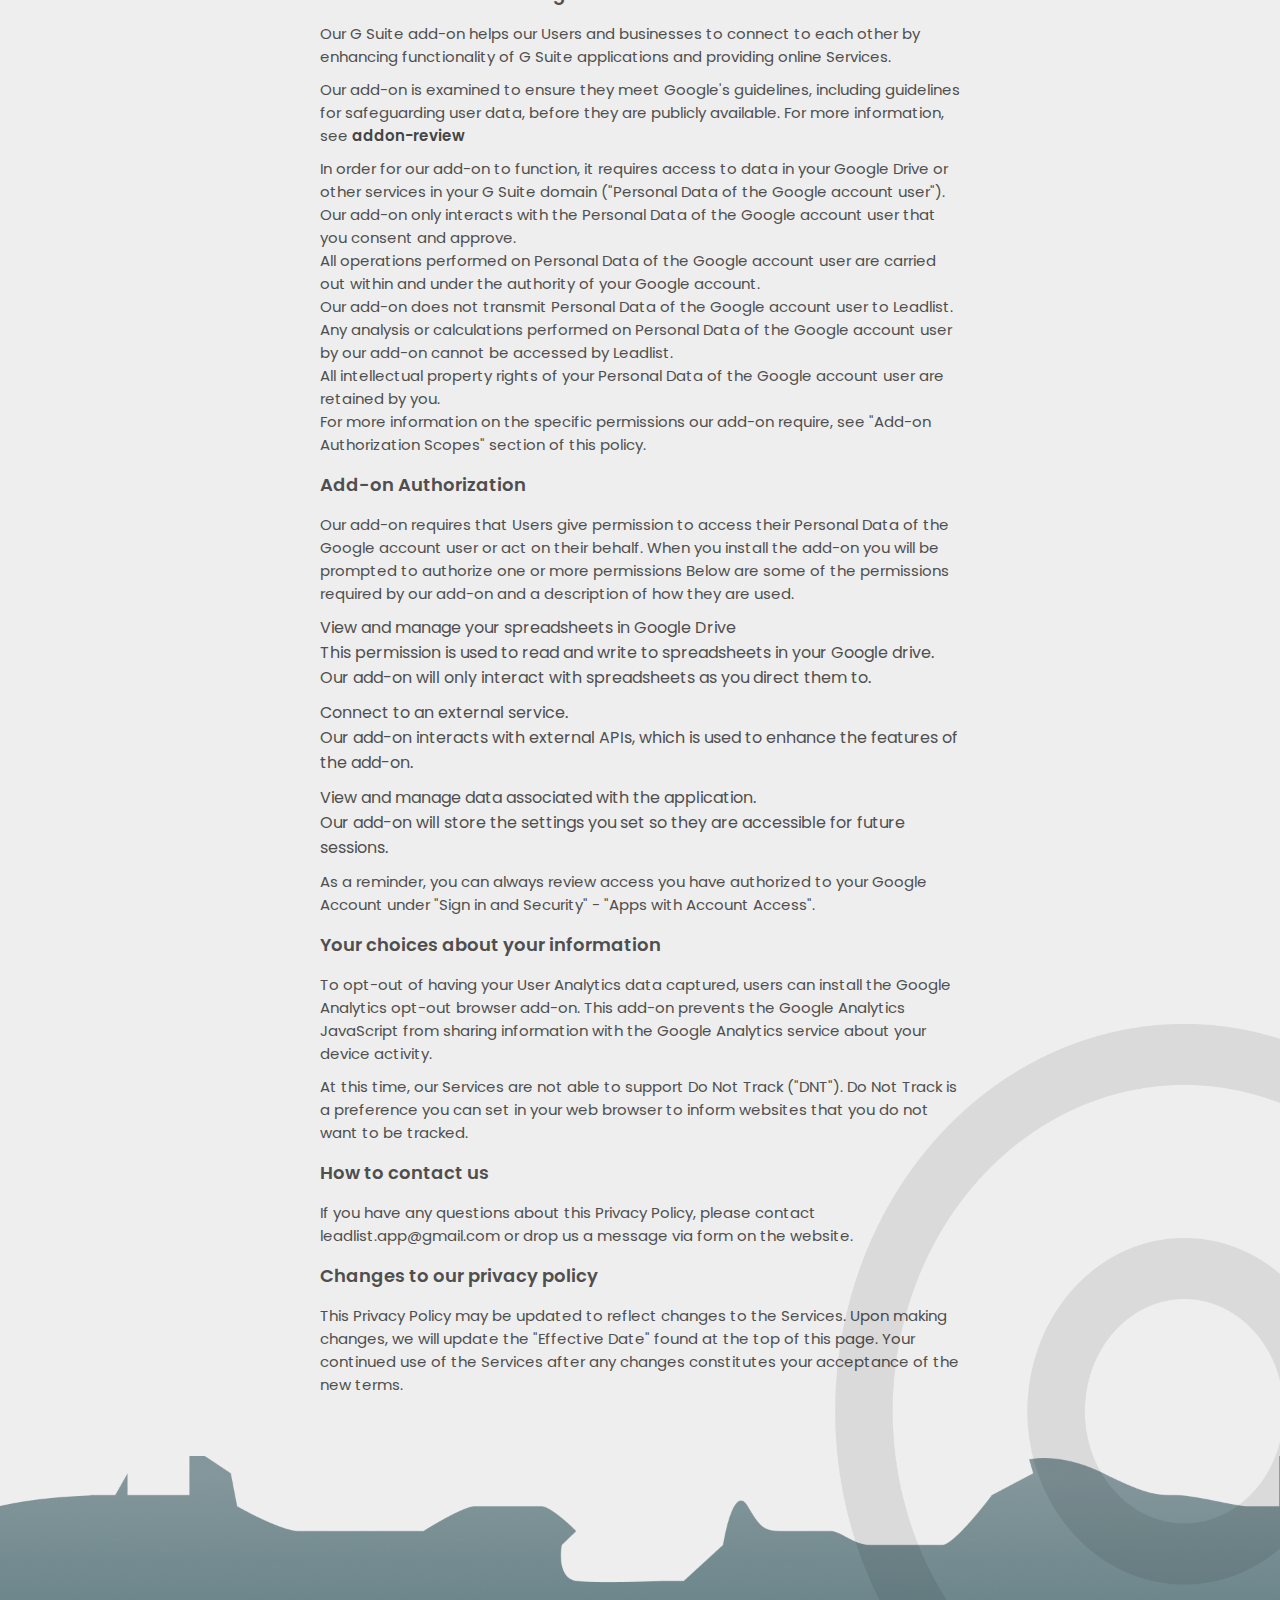
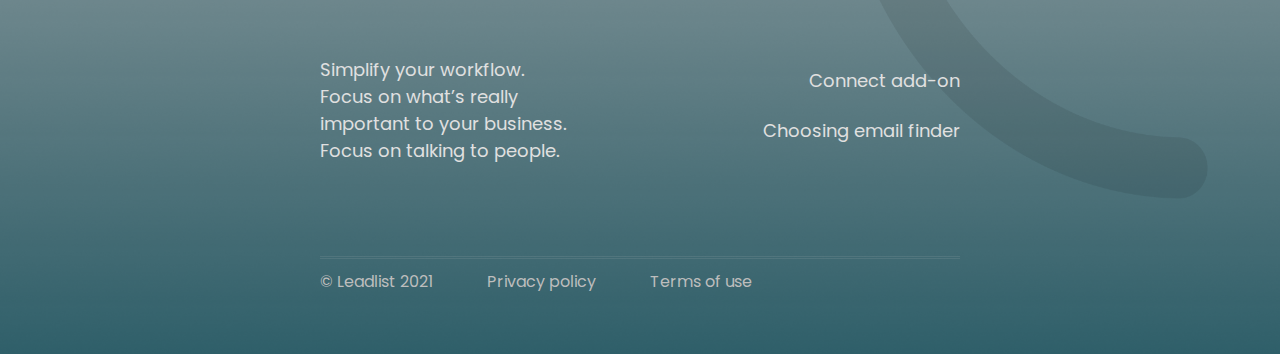
==== commit f377ac44: "add mobile version for 416px" ====
--- a/privacy_policy.html
+++ b/privacy_policy.html
@@ -3,10 +3,11 @@
 <head>
    <title> Privacy Policy</title>
    <meta charset="utf-8">
-   <link rel="stylesheet" type="text/css" href="styles/style.css">
+   <meta name="viewport" content="width=device-width, initial-scale=1">
    <link rel="stylesheet" type="text/css" href="styles/base.css">
    <link rel="stylesheet" type="text/css" href="styles/privacy_policy.css">
    <link rel="preconnect" href="https://fonts.gstatic.com">
+   <link href="https://cdnjs.cloudflare.com/ajax/libs/font-awesome/5.13.0/css/all.min.css" rel="stylesheet">
    <link href="https://fonts.googleapis.com/css2?family=Poppins:wght@200;300;400;500;600;700;800;900&display=swap" rel="stylesheet">
 </head>
 <body>
@@ -14,6 +15,9 @@
       <div class="header-main">
          <div class="logo">
             <a href="index.html"><img class="logo-img" src ="img/Group42.png"></a>
+         </div>
+         <div class="header-burger">
+         <i class="fas fa-bars burger__fa"></i>
          </div>
          <nav class="menu poppins">
             <li class="menu-item">Verifier</li>
@@ -45,7 +49,7 @@
          <div class="info-block">
             <h3 class="main-info_subtitle">Personal Data of the Google account user</h3>
             <p class="main-info_description">Our G Suite add-on helps our Users and businesses to connect to each other by enhancing functionality of G Suite applications and providing online Services. </p>
-            <p class="main-info_description">Our add-on is examined to ensure they meet Google's guidelines, including guidelines for safeguarding user data, before they are publicly available. For more information, see https://developers.google.com/gsuite/add-on/concepts/addon-review.</p>
+            <p class="main-info_description">Our add-on is examined to ensure they meet Google's guidelines, including guidelines for safeguarding user data, before they are publicly available. For more information, see <a class="main-info_link " href = 'https://developers.google.com/gsuite/add-on/concepts/addon-review.'>addon-review</a></p>
             <ul>
                <li class="info-list_rule"> In order for our add-on to function, it requires access to data in your Google Drive or other services in your G Suite domain ("Personal Data of the Google account user"). </li>
                <li class="info-list_rule">Our add-on only interacts with the Personal Data of the Google account user that you consent and approve. </li>
--- a/styles/base.css
+++ b/styles/base.css
@@ -26,6 +26,11 @@
    display: flex;
    width: 52%;
    justify-content: space-between;
+   align-items: center;
+}
+
+.header-burger {
+  display: none;
 }
 
 .logo {
@@ -64,7 +69,6 @@
    justify-content: center;
    align-items: center;
 }
-
 
 .at-sing {
    position: absolute;
@@ -74,15 +78,6 @@
    bottom: 130px;
 }
 
-.contact-img {
-   display: block;
-   position: absolute;
-   width: 35%;
-   height: 800px;
-   right: 0;
-   bottom: 100px;
-}
-
 .footer-basis {
    display: flex;
    width: 50%;
@@ -129,6 +124,7 @@
    cursor: pointer;
    color: #ffffff;
 }
+
 .footer-copyright {
    width: 50%;
    border-top: 3px #cccccc1f double;
@@ -138,13 +134,13 @@
 }
 
 .footer-copyright_text {
-   color: #E0E0E0;
+   color: #BDBDBD;
    margin-right: 50px;
 }
 
 .footer-copyright_link
 {
-   color: #E0E0E0;
+   color: #BDBDBD;
    text-decoration: none;
    margin-right: 50px;
 }
@@ -152,3 +148,80 @@
 .footer-copyright_link:hover {
    color: #ffffff;
 }
+
+@media (max-width: 416px) {
+   header{
+      padding: 5px 0;
+   }
+
+  .menu {
+    display: none;
+  }
+  .header-burger {
+    display: block;
+    cursor: pointer;
+    color: #b3b1b1;
+    font-size: 30px;
+    margin-right: 30px;
+  }
+
+   footer {
+      background-image: url(../img/Union.png);
+      justify-content: flex-start;
+   }
+   .at-sing {
+      display: none;
+   }
+
+   .footer-basis {
+      width: 100%;
+   }
+
+   .basis-info {
+      display: flex;
+      flex-direction: column;
+      align-items: center;
+   }
+
+   .basis-text {
+      width: 70%;
+      position: absolute;
+      top: 30px;
+      left: 30px;
+
+   }
+   .basis-text_sense {
+      font-size: 18px;
+      line-height: 27px;
+   }
+
+   .basis-links {
+      display: block;
+      position: absolute;
+      bottom: 0px;
+      width: 100%;
+   }
+
+   .basis-links p {
+      text-align: center;
+   }
+
+   .footer-copyright {
+      width: 80%;
+      display: flex;
+      flex-direction: column;
+      align-items: center;
+      padding: 30px 0;
+      margin: 0;
+   }
+
+   .footer-copyright_text {
+      text-align: center;
+      margin: 0;
+   }
+
+   .footer-copyright_link {
+      margin-top: 10px;
+      margin: 0;
+   }
+}
--- a/styles/privacy_policy.css
+++ b/styles/privacy_policy.css
@@ -11,7 +11,6 @@
    background-color: rgba(17, 17, 17, 0.07);
    color:#4F4F4F;
    position: relative;
-   display: block;
 }
 
 .main-info {
@@ -30,6 +29,16 @@
    margin: 15px 0;
    font-size: 18px;
    font-weight: 600;
+}
+.main-info_link {
+   text-decoration: none;
+   color: #454545;
+    font-weight: 600;
+}
+
+.main-info_link:hover {
+   color: #56888e;
+   cursor: pointer;
 }
 .main-info_description {
    font-size: 15px;
@@ -54,3 +63,31 @@
    margin: 0;
 }
 
+@media (max-width: 1024px) {
+   .main-info {
+   width: 50%;
+   padding-top: 200px;
+   }
+}
+
+@media (max-width: 768px) {
+   .main-info {
+   width: 70%;
+   padding-top: 150px;
+   }
+}
+@media (max-width: 416px) {
+   .main-info {
+   width: 90%;
+   paddin-top: 100px;
+   margin:0 20px;
+   }
+   .main-info_title {
+   font-size: 35px;
+   }
+
+   .main-info_subtitle {
+   font-size: 17px;
+   }
+}
+
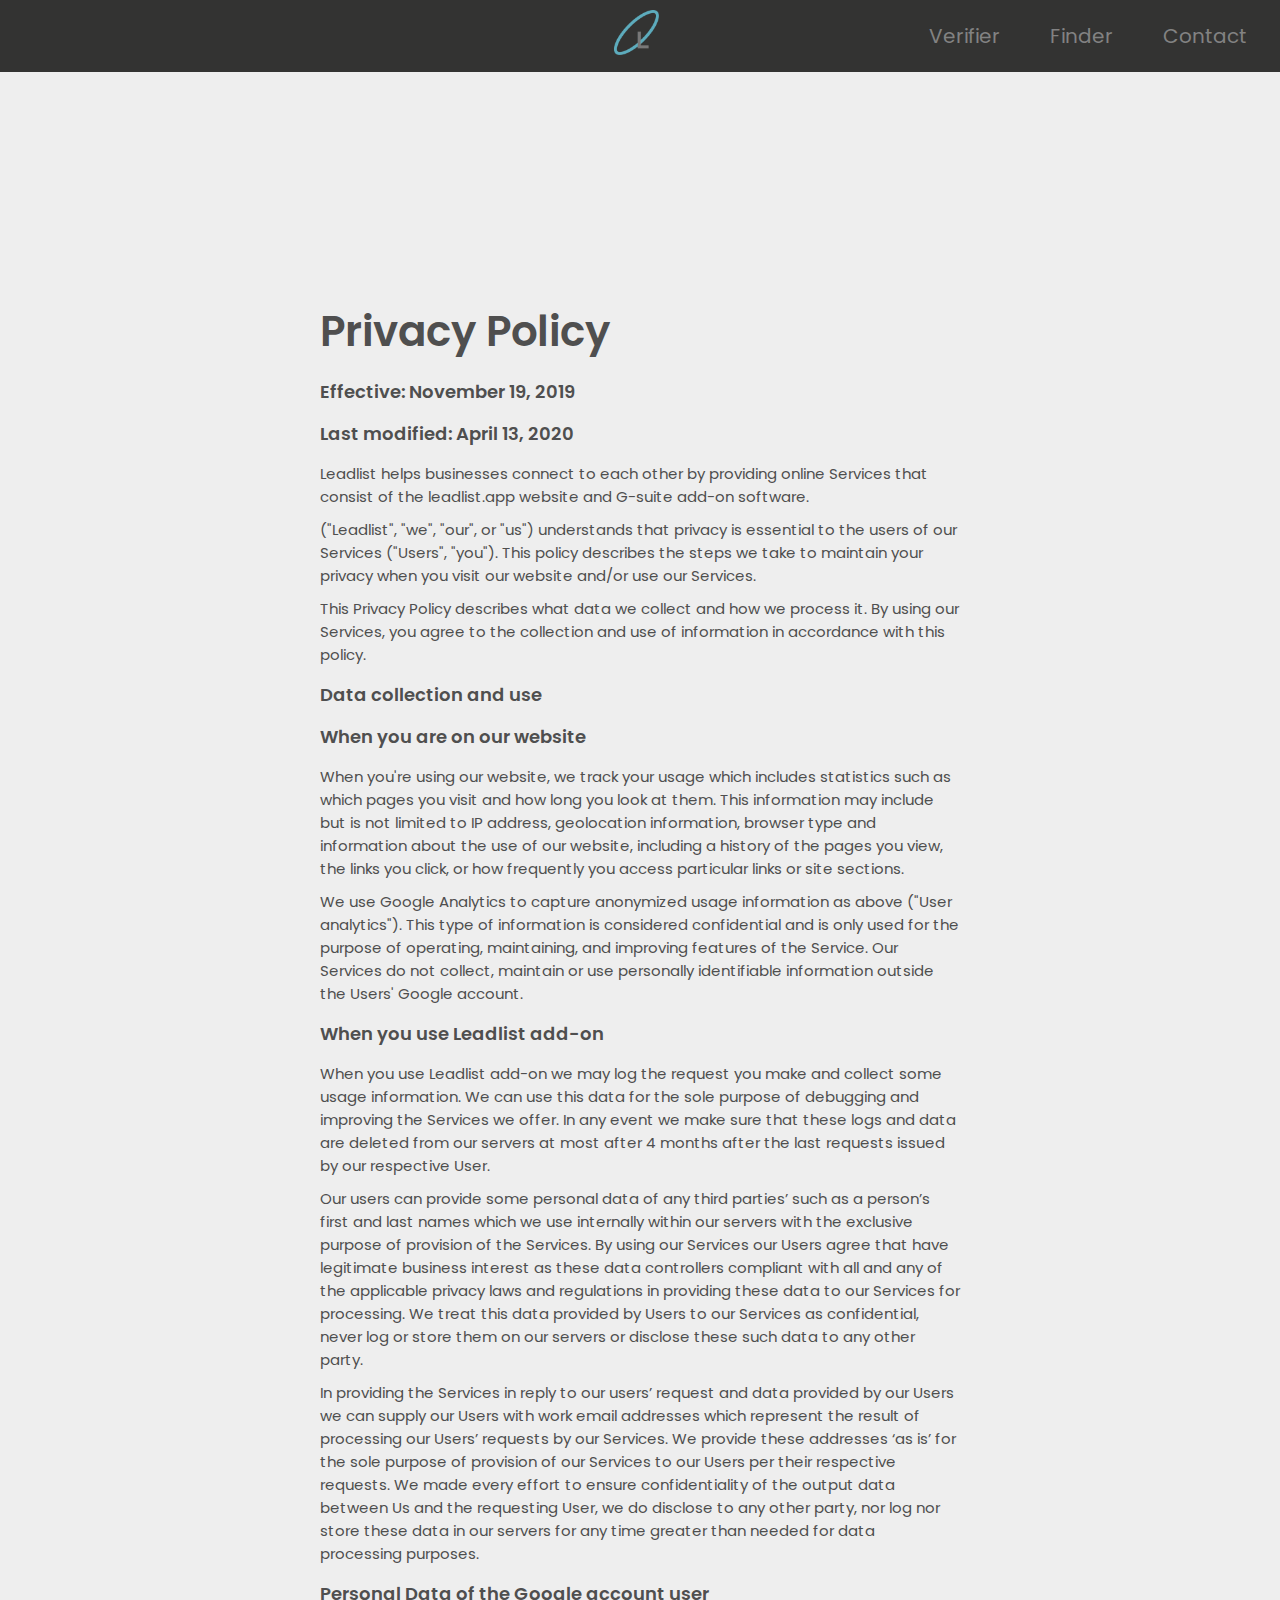
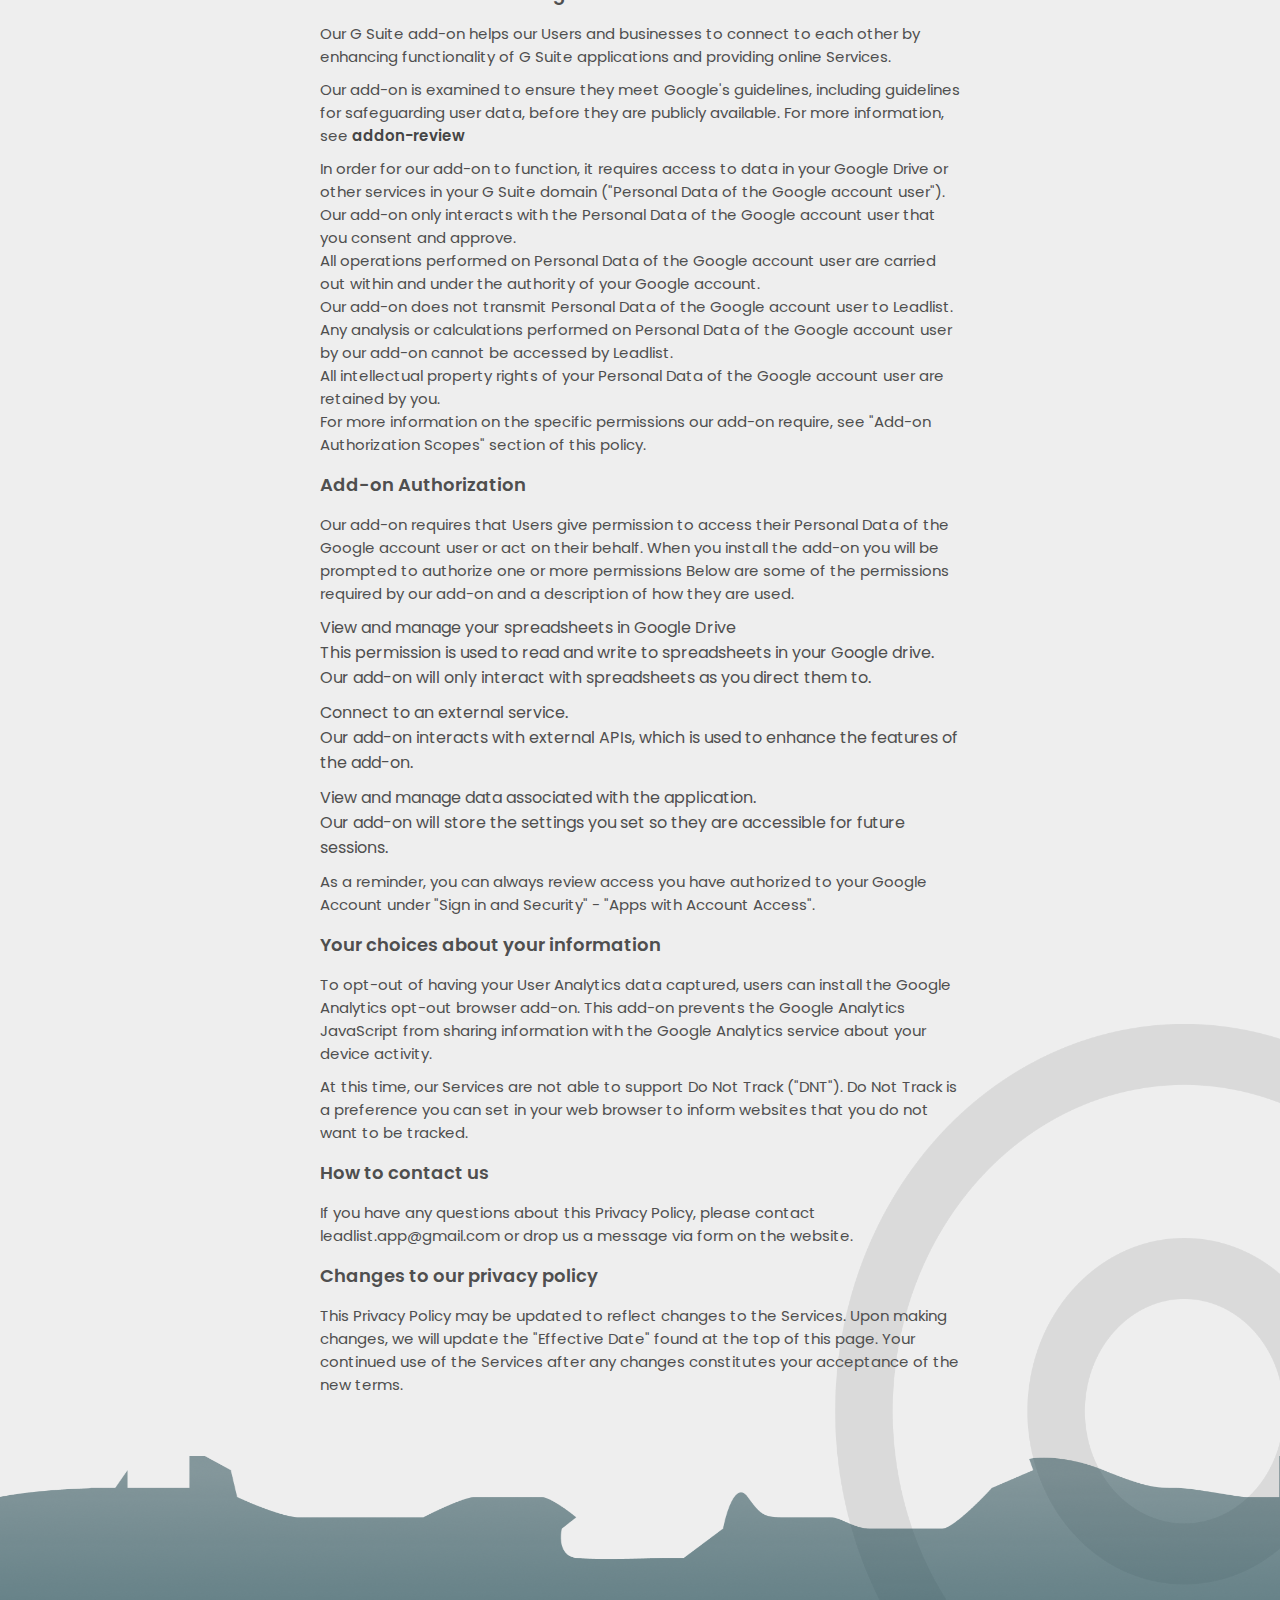
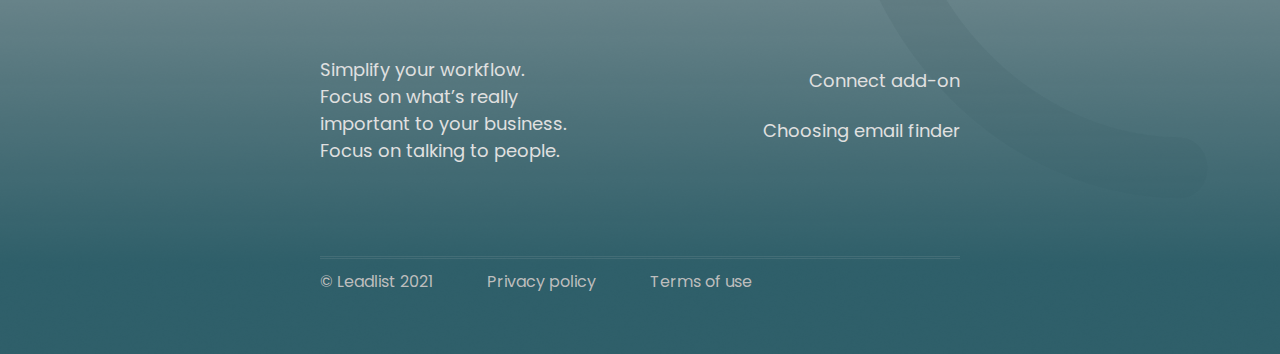
==== commit f5b73dba: "add menu and merge all file css to styles.css" ====
--- a/privacy_policy.html
+++ b/privacy_policy.html
@@ -4,29 +4,30 @@
    <title> Privacy Policy</title>
    <meta charset="utf-8">
    <meta name="viewport" content="width=device-width, initial-scale=1">
-   <link rel="stylesheet" type="text/css" href="styles/base.css">
-   <link rel="stylesheet" type="text/css" href="styles/privacy_policy.css">
+   <link rel="stylesheet" type="text/css" href="styles/style.css">
    <link rel="preconnect" href="https://fonts.gstatic.com">
    <link href="https://cdnjs.cloudflare.com/ajax/libs/font-awesome/5.13.0/css/all.min.css" rel="stylesheet">
    <link href="https://fonts.googleapis.com/css2?family=Poppins:wght@200;300;400;500;600;700;800;900&display=swap" rel="stylesheet">
 </head>
 <body>
-   <header>
-      <div class="header-main">
-         <div class="logo">
-            <a href="index.html"><img class="logo-img" src ="img/Group42.png"></a>
+   <header class="header">
+      <div class="container poppins">
+         <div class="header_body">
+            <div class="logo">
+               <a href="index.html"><img class="logo-img" src ="img/Group42.png"></a>
+            </div>
+            <div class="header_burger">
+               <span></span>
+            </div>
+            <nav class="header_menu">
+               <li><a class="menu-item" href="#verifier">Verifier</a></li>
+               <li><a class="menu-item" href="#finder">Finder</a></li>
+               <li><a class="menu-item" href="#contact">Contact</a></li>
+            </nav>
          </div>
-         <div class="header-burger">
-         <i class="fas fa-bars burger__fa"></i>
-         </div>
-         <nav class="menu poppins">
-            <li class="menu-item">Verifier</li>
-            <li class="menu-item">Finder</li>
-            <li class="menu-item">Contact</li>
-         </nav>
       </div>
    </header>
-   <main  class="poppins">
+   <main  class="poppins main">
       <div class="main-info">
          <h1 class="main-info_title"> Privacy Policy</h1>
          <h3 class="main-info_subtitle">Effective: November 19, 2019</h3>
@@ -107,5 +108,7 @@
          <a href="Terms_of_use.html" class="footer-copyright_link">Terms of use</a>
       </div>
    </footer>
+   <script src="https://code.jquery.com/jquery-3.4.1.slim.min.js"></script>
+  <script type="text/javascript"  src='leadlist.js'></script>
 </body>
 </html>
--- a/styles/style.css
+++ b/styles/style.css
@@ -0,0 +1,1374 @@
+* {
+   margin: 0;
+   padding: 0;
+}
+
+.poppins {
+   font-family: 'Poppins', sans-serif;
+}
+
+.header {
+   background:#333332;
+   display: flex;
+   justify-content: flex-end;
+   position: fixed;
+   width: 100%;
+   z-index: 100;
+}
+
+.header::before {
+  content: '';
+  position: absolute;
+  top: 0;
+  left: 0;
+  width: 100%;
+  height: 100%;
+  background:#333332;
+  z-index: 2;
+}
+
+.header_body {
+  width: 95%;
+  position: relative;
+  display: flex;
+  justify-content: space-between;
+  align-items: center;
+}
+
+.header_menu {
+  display: flex;
+  flex-direction: row;
+  z-index: 5;
+  align-items: center;
+  list-style: none;
+}
+
+.header_burger {
+  display: none;
+}
+
+
+.container {
+   display: flex;
+   width: 52%;
+   justify-content: space-between;
+   align-items: center;
+}
+
+.logo {
+   display: flex;
+   justify-content: center;
+   align-items: center;
+   z-index: 3;
+   padding: 10px 0 10px 0;
+}
+
+.logo-img {
+   height: 45px;
+}
+
+.menu-item {
+   list-style: none;
+   text-decoration: none;
+   margin-left: 50px;
+   color: #828282;
+   font-size: 20px;
+}
+
+.menu-item:hover {
+   color: #ffffff;
+}
+
+
+main {
+   background:#e1e1e133;
+   position: relative;
+}
+
+footer {
+   background-image: url(../img/Footer_image.png);
+   background-color: rgba(17, 17, 17, 0.07);
+   background-size: 100% 105%;
+   background-repeat: no-repeat;
+   display: flex;
+   position: relative;
+   flex-direction: column;
+   justify-content: center;
+   align-items: center;
+}
+
+.at-sing {
+   position: absolute;
+   width: 35%;
+   height: 800px;
+   right: 0;
+   bottom: 130px;
+   z-index: -1;
+}
+
+.footer-basis {
+   display: flex;
+   width: 50%;
+   flex-direction: column;
+   padding: 50px 0;
+}
+
+.basis-info {
+   display: block;
+   position: relative;
+   padding: 150px 0;
+}
+
+.basis-text {
+   width: 40%;
+   position: absolute;
+   left: 0px;
+}
+.basis-text_sense {
+   color: #E0E0E0;
+   font-size: 18px;
+   line-height: 27px;
+}
+
+.basis-links {
+   display: block;
+   position: absolute;
+   right: 0px;
+}
+
+.basis-links p {
+   text-align: right;
+}
+
+.basis-link_addition {
+   color: #E0E0E0;
+   text-decoration: none;
+   text-align: right;
+   line-height: 50px;
+   font-size: 18px;
+}
+
+.basis-link_addition:hover {
+   cursor: pointer;
+   color: #ffffff;
+}
+.footer-copyright {
+   width: 50%;
+   border-top: 3px #cccccc1f double;
+   padding: 10px 0;
+   margin-bottom: 50px;
+
+}
+
+.footer-copyright_text {
+   color: #BDBDBD;
+   margin-right: 50px;
+}
+
+.footer-copyright_link
+{
+   color: #BDBDBD;
+   text-decoration: none;
+   margin-right: 50px;
+}
+
+.footer-copyright_link:hover {
+   color: #ffffff;
+}
+
+@media (max-width:1200px) {
+   .at-sing {
+      height: 740px;
+      width: 40%;
+   }
+}
+
+@media (max-width: 992px) {
+   .menu-item {
+      margin-left: 25px;
+      font-size: 18px;
+   }
+
+   .footer-basis, .footer-copyright {
+      width: 60%;
+   }
+
+   .footer-copyright_text, .footer-copyright_link {
+      margin-right: 37px;
+   }
+
+   .basis-text {
+      width: 50%;
+   }
+
+   .at-sing {
+      height: 700px;
+      width: 50%;
+}
+
+}
+
+@media (max-width:780px) {
+  header{
+    padding: 8px 0;
+   }
+
+  .logo-img {
+    height: 35px;
+   }
+
+  .header_burger {
+    display: block;
+    position: relative;
+    width: 30px;
+    height: 20px;
+    z-index: 3;
+   }
+
+  .header_burger::before, .header_burger::after {
+    content: '';
+    background: #fff;
+    position: absolute;
+    width: 100%;
+    height: 2px;
+    left: 0;
+    transition: all 0.3s ease 0s;
+  }
+
+  .header_burger::before {
+    top: 0;
+  }
+
+  .header_burger::after {
+    bottom: 0;
+  }
+
+  .header_burger span {
+    content: '';
+    background: #fff;
+    position: absolute;
+    width: 100%;
+    height: 2px;
+    left: 0;
+    top: 9px;
+  }
+
+  .header_burger.active:before {
+    transform: rotate(45deg);
+    top:9px;
+  }
+
+  .header_burger.active:after {
+    transform: rotate(-45deg);
+    bottom: 9px;
+  }
+
+  .header_burger.active span {
+    transform: scale(0);
+    transition: all 0.3s ease 0s;
+  }
+
+  .header_menu {
+    display: flex;
+    flex-direction: column;
+    position: fixed;
+    top: -100%;
+    padding: 70px 0 0 0;
+    left: 0;
+    width: 100%;
+    height: 35%;
+    background-color: #333333;
+    transition: all 0.3s ease 0s;
+    z-index: 1;
+  }
+
+  .header_menu.active li {
+    font-size: 30px;
+    padding: 20px 0 0  0;
+    text-transform: uppercase;
+  }
+
+  .header_menu.active {
+    top: 0;
+  }
+
+
+   footer {
+      background-image: url(../img/Union.png);
+      justify-content: flex-start;
+   }
+   .at-sing {
+      display: none;
+   }
+
+   .footer-basis {
+      width: 100%;
+   }
+
+   .basis-info {
+      display: flex;
+      flex-direction: column;
+      align-items: center;
+   }
+
+   .basis-text {
+      width: 70%;
+      position: absolute;
+      top: 30px;
+      left: 30px;
+
+   }
+   .basis-text_sense {
+      font-size: 18px;
+      line-height: 27px;
+   }
+
+   .basis-links {
+      display: block;
+      position: absolute;
+      bottom: 0px;
+      width: 100%;
+   }
+
+   .basis-links p {
+      text-align: center;
+   }
+
+   .footer-copyright {
+      width: 80%;
+      display: flex;
+      flex-direction: column;
+      align-items: center;
+      padding: 30px 0;
+      margin: 0;
+   }
+
+   .footer-copyright_text {
+      text-align: center;
+      margin: 0;
+   }
+
+   .footer-copyright_link {
+      margin-top: 10px;
+      margin: 0;
+   }
+}
+
+
+.ancor {
+   border-top: 55px solid transparent;
+   margin-top: -55px;
+   padding: 15px;
+}
+
+.home {
+   display: block;
+   position: relative;
+   height: 105vh;
+   background-image: url(../img/home_bgn.png);
+   background-repeat:no-repeat;
+   background-size:auto 110%;
+}
+
+.home-info {
+   display: flex;
+   flex-direction: column;
+   align-items: center;
+   position: absolute;
+   width: 100%;
+   margin-top: 80px;
+   height: 90vh;
+}
+
+.info-text {
+   width: 50%;
+   margin-top: 50px;
+}
+
+.home-title {
+   color: #FFFFFF;
+   font-weight: 600;
+   font-size: 48px;
+   margin-left: 20px;
+}
+
+.home-title2 {
+   margin-bottom: 30px;
+}
+
+.home-subtitle {
+   color: #BDBDBD;
+   font-weight: 600;
+   font-size: 28px;
+   margin-left: 20px;
+}
+
+.home-btn {
+   margin: 35px 0;
+   border-radius: 20px;
+   border: none;
+   width: 45%;
+   font-weight: 700;
+   font-size: 20px;
+   text-transform: uppercase;
+   color: #fff;
+   background:  #BDBDBD;
+   padding: 20px 90px;
+}
+
+.home-btn_fa{
+   color: #ffffff;
+   margin-left: 10px;
+}
+
+.home-btn:hover {
+   background: #8252A4;
+   color: #ffffff;
+}
+
+.description {
+   display: flex;
+   flex-direction: column;
+   align-items: flex-start;
+   width: 86%;
+}
+
+.description_title {
+   font-weight: 600;
+   font-size: 31px;
+   margin: 10px 0;
+   color: #333333;
+}
+
+.description_subtitle {
+   font-weight: 500;
+   font-size: 15px;
+   color: #333333;
+}
+
+.email {
+   display: flex;
+   flex-direction: column;
+   align-items: center;
+   background-image:url(../img/at-sign.png);
+   background-size: 100% auto;
+   background-repeat: no-repeat;
+}
+.email-part {
+   display: flex;
+   flex-direction: column;
+   width: 60%;
+}
+
+.part-screen {
+   display: flex;
+   flex-direction: column;
+   margin: 20px 0;
+   width: 90%;
+}
+
+.screen-first {
+   display: flex;
+   height: 55vh;
+}
+
+.screen-first_purple {
+   display: block;
+   width: 100%;
+   background: linear-gradient(180deg,  #291934,
+ #955DBD);
+}
+
+.screen-exclude {
+   display: none;
+}
+
+.screen-first_p {
+   font-weight: 500;
+   font-size: 30px;
+   color: #ffffff;
+   text-transform: uppercase;
+   padding: 40px 90px;
+}
+
+.screen-second {
+   display: flex;
+   flex-direction: row;
+   margin: 30px 0;
+}
+
+.screen-img img {
+   width: 70%;
+}
+.screen-mobile {
+   display: none;
+}
+
+.screen-second_div {
+   margin-left: 20px;
+}
+
+.screen-second_li {
+   list-style: none;
+   color: #4F4F4F;
+   font-weight: 500;
+   font-size: 17px;
+}
+
+.email-part2 {
+   display: flex;
+   align-items: center;
+   justify-content: center;
+   background: #BDBDBD;
+   width: 100%;
+}
+
+.part2-info {
+   display: flex;
+   flex-direction: row;
+   justify-content: space-around;
+   width: 50%;
+   padding: 70px 0;
+}
+
+.response {
+   display: flex;
+   flex-direction: column;
+   align-items: center;
+   position: relative;
+   width: 29%;
+   border-radius: 21px;
+   background: rgba(255,255,255,0.8);
+   box-shadow: 6px 8px 6px rgba(0, 0, 0, 0.3);
+}
+
+.response_text {
+   font-size: 16px;
+   margin: 30px 10px 90px 10px;
+   text-align: center;
+   font-weight: 600;
+}
+
+.response_text_third {
+   margin-top: 50px;
+}
+
+.response_text_second{
+   margin-top:-90px;
+}
+
+.response_text_first {
+   margin-top: 60px;
+}
+
+.response-stars {
+   display: block;
+   position: absolute;
+   bottom: 40px;
+}
+
+.response-stars_fa {
+   color: #BD615D;
+   font-size: 14px;
+   margin-right: -4px;
+}
+
+.response_date {
+   display: block;
+   position: absolute;
+   bottom: 13px;
+   color: #828282;
+   font-weight: 400;
+   font-size: 13px;
+}
+
+.screen-first_green {
+   display: block;
+   width: 100%;
+   background: linear-gradient(180deg,  #162E33,
+#41808D );
+}
+
+.credits {
+   background: #E0E0E0;
+   display: flex;
+   justify-content: center;
+}
+
+.credits_bgn {
+   display: none;
+}
+
+.credits-info {
+   display: flex;
+   flex-direction: column;
+   width: 50%;
+}
+
+.credits-box{
+   display:flex;
+   flex-direction: row;
+   align-items: center;
+   justify-content: space-between;
+   margin-top: 40px;
+}
+
+.credits-mobile {
+   display: none;
+}
+
+.credits-text {
+   width: 50%;
+}
+
+.credits-text_title {
+   text-transform: uppercase;
+   font-weight: 600;
+   font-size: 20px;
+   color: #333333;
+}
+
+.credits-text_description {
+   font-size: 14px;
+   color: #4F4F4F;
+}
+
+.credits-img {
+   display: block;
+   border-radius: 30px;
+   box-shadow: 0px 1px 20px rgba(0, 0, 0, 0.85);
+}
+
+.credits-bottom {
+   margin: 40px 0;
+}
+
+.credits-bottom_text {
+   text-transform: uppercase;
+   font-weight: 600;
+   font-size: 20px;
+   color: #4F4F4F;
+}
+
+.credits-bottom_link {
+   color: #BD5D85;
+   text-decoration: none;
+}
+
+.faq {
+   background: #BD925D;
+   display: flex;
+   justify-content: center;
+}
+
+.faq-info {
+   width: 60%;
+   margin: 20px 0;
+   display: flex;
+   flex-direction: row;
+   justify-content: space-around;
+   flex-wrap: wrap;
+}
+
+.faq-part {
+   margin: 20px;
+   width: 40%;
+   display: flex;
+   flex-direction: row;
+}
+
+.faq-text {
+   display: flex;
+   flex-direction: column;
+   justify-content: space-between;
+}
+
+.faq-text_title {
+   font-weight: 500;
+   font-size: 22px;
+   color: #ffffff;
+}
+
+.faq-text_subtile {
+   margin-top: 10px;
+   color: #dddddd;
+}
+
+.faq-text_fa {
+   margin-right: 20px;
+   font-size: 30px;
+   color: #ffffff;
+}
+
+.contact {
+   display: block;
+   position: relative;
+   background: rgba(17, 17, 17, 0.05);
+   padding: 30px 0;
+}
+
+.contact-forms {
+   width: 50%;
+   margin: auto;
+   padding: 50px;
+}
+
+#forms_email {
+   width:40%;
+   padding:  15px 0 15px 15px;
+   border-radius: 40px;
+   border: none;
+   background: #ffffff;
+   box-shadow: 0px 4px 4px rgba(0, 0, 0, 0.25);
+   font-size: 19px;
+   outline: none;
+}
+
+#forms_btn {
+   display: block;
+   float: right;
+   background: rgba(130,130,130,1);
+   width: 41%;
+   border-radius: 40px;
+   border: none;
+   padding:  16px 0;
+   color: #ffffff;
+   text-transform: uppercase;
+   font-size: 16px;
+   font-weight: 600;
+   box-shadow: 0px 4px 4px rgba(0, 0, 0, 0.25);
+}
+
+#forms_btn:hover {
+    color: rgba(130,130,130,1);
+    background-color: #ffffff;
+    cursor: pointer;
+}
+
+#forms_comment {
+   width: 98%;
+   margin-top: 40px;
+   padding: 15px 0 15px 15px;
+   border-radius: 40px;
+   border: none;
+   background: #ffffff;
+   box-shadow: 0px 4px 4px rgba(0, 0, 0, 0.25);
+   font-size: 19px;
+   outline: none;
+}
+
+
+@media (max-width: 1200px) {
+   .info-text {
+      width: 70%;
+   }
+
+   .home-btn {
+      width: 55%;
+      font-size: 19px;
+      padding: 19px 90px;
+   }
+
+   .home-title {
+      font-size: 45px;
+   }
+
+   .home-subtitle {
+      line-height: 30px;
+   }
+
+   .email {
+      background-size: 100% 80%;
+   }
+
+   .email-part {
+      width: 70%;
+   }
+
+   .part2-info {
+      width: 53%;
+   }
+
+   .credits-info {
+      width: 70%;
+   }
+
+   .faq-info {
+      width: 75%;
+   }
+
+}
+
+@media (max-width: 992px) {
+   .home {
+      height: 103vh;
+   }
+
+   .info-text {
+      width: 73%;
+   }
+
+   .home-title {
+      font-size: 43px;
+   }
+
+   .home-subtitle {
+      font-size: 26px;
+   }
+
+   .home-btn {
+      width: 60%;
+      font-size: 18px;
+      padding: 15px 50px;
+   }
+
+   .email-part {
+      width: 80%;
+   }
+
+   .screen-first {
+      width: 90%;
+   }
+
+   .part2-info {
+      width: 64%;
+   }
+
+   .response_text_second {
+      margin-top: -70px;
+   }
+
+   .credits-info {
+      width: 75%;
+   }
+
+   .faq-info {
+      width: 90%;
+   }
+
+   .faq-part {
+      margin: 15px;
+   }
+
+   .contact-forms {
+      width: 60%;
+   }
+
+}
+
+@media (max-width: 780px) {
+
+   .home {
+      background: url(../img/home_bgn.png);
+      background-size: 100% 100%;
+      background-repeat: no-repeat;
+      height: 500px;
+   }
+
+   .info-text {
+      width: 95%;
+      margin-top: 30px;
+   }
+
+   .home-title {
+      font-size: 32px;
+   }
+
+   .home-subtitle {
+      font-size: 19px;
+   }
+
+   .home-btn {
+      width: 90%;
+      padding: 15px;
+      font-size: 14px;
+      border-radius: 10px;
+      background: #828282;
+   }
+
+   .email {
+      background-image: none;
+   }
+
+   .email-part {
+      width: 95%;
+      align-items: center;
+   }
+
+   .description-info {
+      width: 100%;
+      margin: 20px 0;
+   }
+
+   .description_title {
+      font-size: 20px;
+   }
+
+   .part-screen, .description {
+      width: 100%;
+   }
+
+   .screen-img {
+      display: none;
+   }
+
+   .screen-hide {
+      display: flex;
+      flex-direction: row;
+   }
+
+   .screen-first {
+      width: 100%;
+      height: 40vh;
+   }
+
+   .screen-second_li {
+      margin: 0;
+      list-style: disc;
+   }
+
+   .screen-first_purple, .screen-first_green {
+      width: 100%;
+      position: relative;
+   }
+
+   .screen-exclude {
+      display: none;
+   }
+
+   .screen-first_p {
+      font-size: 30px;
+      padding: 13px 20px;
+   }
+
+   .email-part2 {
+      height: 19%;
+   }
+   .part2-info {
+      flex-direction: column;
+      width: 95%;
+      padding: 25px 0;
+   }
+
+   .response {
+      width: 100%;
+      margin: 10px 0;
+   }
+   .response_text_first, .response_text_third {
+      margin-top: 20px;
+   }
+   .response_text {
+      margin-bottom: 65px;
+   }
+
+   .credits {
+      position: relative;
+      background-repeat: no-repeat;
+      background-color: #955DBD;
+   }
+
+   .credits_bgn {
+      display: block;
+      position: absolute;
+      bottom: 0;
+      right: 0;
+   }
+
+   .credits-info {
+      width: 90%;
+      padding: 40px 0 40px 50px ;
+   }
+
+   .credits-img, .credits-bottom {
+      display: none;
+   }
+
+   .credits-mobile {
+      display: block;
+      width: 70%;
+   }
+
+   .credits-text {
+      width: 70%;
+   }
+
+   .credits-text_title {
+      color: #ffffff;
+      font-weight: 500;
+      font-size: 23px;
+   }
+
+   .credits-text_description {
+      color: #ffffff;
+      font-size: 13px;
+   }
+
+   .faq {
+      display: none;
+   }
+
+   .contact-forms {
+      display: flex;
+      flex-direction: column;
+      width: 85%;
+      padding: 30px 0;
+   }
+
+   #forms_email {
+      order: 1;
+      width: 100%;
+      border-radius: 30px;
+      font-size: 16px;
+      padding: 18px 0 18px 15px;
+   }
+
+   #forms_comment {
+      order: 2;
+      margin-bottom: 40px;
+      border-radius: 30px;
+      font-size: 16px;
+      width: 100%;
+      padding: 18px 0 18px 15px;
+   }
+
+   #forms_btn {
+      margin-top: 40px;
+      order: 3;
+      width: 103%;
+      margin: auto;
+      border-radius: 30px;
+      font-size: 20px;
+   }
+
+   .screen-mobile {
+      display: flex;
+      flex-direction:row;
+      padding-left:20px;
+      color: #333333;
+      font-weight: 500;
+      margin-bottom: 25px;
+   }
+
+   .screen-mobile_fa {
+      margin-right: 20px;
+      color: #000000;
+   }
+
+   .screen-mobtext_title {
+      margin-bottom: 10px;
+      font-weight: 600;
+      text-transform: uppercase;
+   }
+
+   .screen-mobtext_subtitle {
+      font-size: 15px;
+   }
+
+}
+
+@media (max-width: 416px) {
+   .ancor {
+      border-top: 55px solid transparent;
+      margin-top: -55px;
+      padding: 15px;
+   }
+
+   .home-img {
+      display: none;
+   }
+
+   .home {
+      background: url(../img/bgn-home_mob.png);
+      background-size: 100% 100%;
+      background-repeat: no-repeat;
+      height: 750px;
+   }
+
+   .info-text {
+      width: 90%;
+      margin-top: 0;
+   }
+
+   .home-title {
+      font-size: 32px;
+      margin-top: -10px;
+   }
+
+   .home-subtitle {
+      font-size: 20px;
+      margin-top: 30px;
+   }
+
+   .home-btn {
+      width: 90%;
+      padding: 15px;
+      font-size: 14px;
+      border-radius: 10px;
+      background: #828282;
+   }
+
+   .email {
+      background-image: none;
+   }
+   .email-part {
+      width: 90%;
+   }
+
+   .description {
+      width: 100%;
+      margin: 20px 0;
+   }
+
+   .description_title {
+      font-size: 20px;
+   }
+
+   .screen-img {
+      display: none;
+   }
+
+   .screen-hide {
+      display: flex;
+      flex-direction: column;
+   }
+
+   .screen-first {
+      width: 100%;
+      height: 40vh;
+   }
+
+   .screen-second_li {
+      margin: 0;
+      list-style: disc;
+   }
+
+   .screen-first_purple, .screen-first_green {
+      width: 100%;
+      position: relative;
+   }
+
+   .screen-exclude {
+      display: block;
+      margin: 0;
+      position: absolute;
+      top: 50%;
+      right: 50%;
+      left: 44%;
+      transform: translate(0, -50%)
+   }
+
+   .screen-first_p {
+      font-size: 30px;
+      padding: 13px 20px;
+   }
+
+   .part2-info {
+      flex-direction: column;
+      width: 85%;
+   }
+
+   .response {
+      width: 100%;
+      margin: 10px 0;
+   }
+   .response_text_first, .response_text_third {
+      margin-top: 20px;
+   }
+   .response_text {
+      margin-bottom: 65px;
+   }
+
+   .credits {
+      position: relative;
+      background-repeat: no-repeat;
+      background-color: #955DBD;
+   }
+
+   .credits_bgn {
+      display: block;
+      position: absolute;
+      bottom: 0;
+      right: 0;
+   }
+
+   .credits-info {
+      width: 90%;
+      padding: 40px 0 40px 50px ;
+   }
+
+   .credits-img, .credits-bottom {
+      display: none;
+   }
+
+   .credits-mobile {
+      display: block;
+      width: 70%;
+   }
+
+   .credits-text {
+      width: 70%;
+   }
+
+   .credits-text_title {
+      color: #ffffff;
+      font-weight: 500;
+      font-size: 25px;
+   }
+
+   .credits-text_description {
+      color: #ffffff;
+   }
+
+   .faq {
+      display: none;
+   }
+
+   .contact-forms {
+      display: flex;
+      flex-direction: column;
+      width: 85%;
+      padding: 30px 0;
+   }
+
+   #forms_email {
+      order: 1;
+      width: 100%;
+      border-radius: 30px;
+      font-size: 16px;
+   }
+
+   #forms_comment {
+      order: 2;
+      width: 100%;
+      margin-bottom: 40px;
+      border-radius: 30px;
+      font-size: 16px;
+   }
+
+   #forms_btn {
+      margin-top: 40px;
+      order: 3;
+      width: 103%;
+      margin: auto;
+      border-radius: 30px;
+      font-size: 20px;
+   }
+
+   .screen-mobile {
+      display: flex;
+      flex-direction:row;
+      padding-left:20px;
+      color: #333333;
+      font-weight: 500;
+      margin-bottom: 25px;
+   }
+
+   .screen-mobile_fa {
+      margin-right: 20px;
+      color: #000000;
+   }
+
+   .screen-mobtext_title {
+      margin-bottom: 10px;
+      font-weight: 600;
+      text-transform: uppercase;
+   }
+
+   .screen-mobtext_subtitle {
+      font-size: 15px;
+   }
+}
+
+.main {
+   background-color: rgba(17, 17, 17, 0.07);
+   color:#4F4F4F;
+   position: relative;
+}
+
+.main-info {
+   width: 50%;
+   margin: auto;
+   padding-top: 300px;
+   padding-bottom: 50px;
+}
+.main-info_title {
+   font-weight: 600;
+   font-size: 42px;
+   margin-bottom: 5px;
+}
+
+.main-info_subtitle {
+   margin: 15px 0;
+   font-size: 18px;
+   font-weight: 600;
+}
+.main-info_link {
+   text-decoration: none;
+   color: #454545;
+    font-weight: 600;
+}
+
+.main-info_link:hover {
+   color: #56888e;
+   cursor: pointer;
+}
+.main-info_description {
+   font-size: 15px;
+   font-weight: 400;
+   margin: 10px 0;
+}
+
+.main-info_description2 {
+   margin-top: 10px;
+}
+
+.main-info_description3 {
+   margin-bottom: 10px;
+}
+.info-list_rule {
+   list-style: none;
+   font-size: 15px;
+   font-weight: 400;
+}
+
+#info-list_rule {
+   list-style-type: upper-roman;
+   margin-left: 15px;
+}
+
+.info-list2_rule {
+   margin-left: 17px;
+}
+
+#last_description {
+   margin: 0;
+}
+
+@media (max-width: 1024px) {
+   .main-info {
+   width: 50%;
+   padding-top: 200px;
+   }
+}
+
+@media (max-width: 768px) {
+   .main-info {
+   width: 70%;
+   padding-top: 150px;
+   }
+}
+@media (max-width: 416px) {
+   .main-info {
+   width: 90%;
+   paddin-top: 100px;
+   margin:0 20px;
+   }
+   .main-info_title {
+   font-size: 35px;
+   }
+
+   .main-info_subtitle {
+   font-size: 17px;
+   }
+}
+
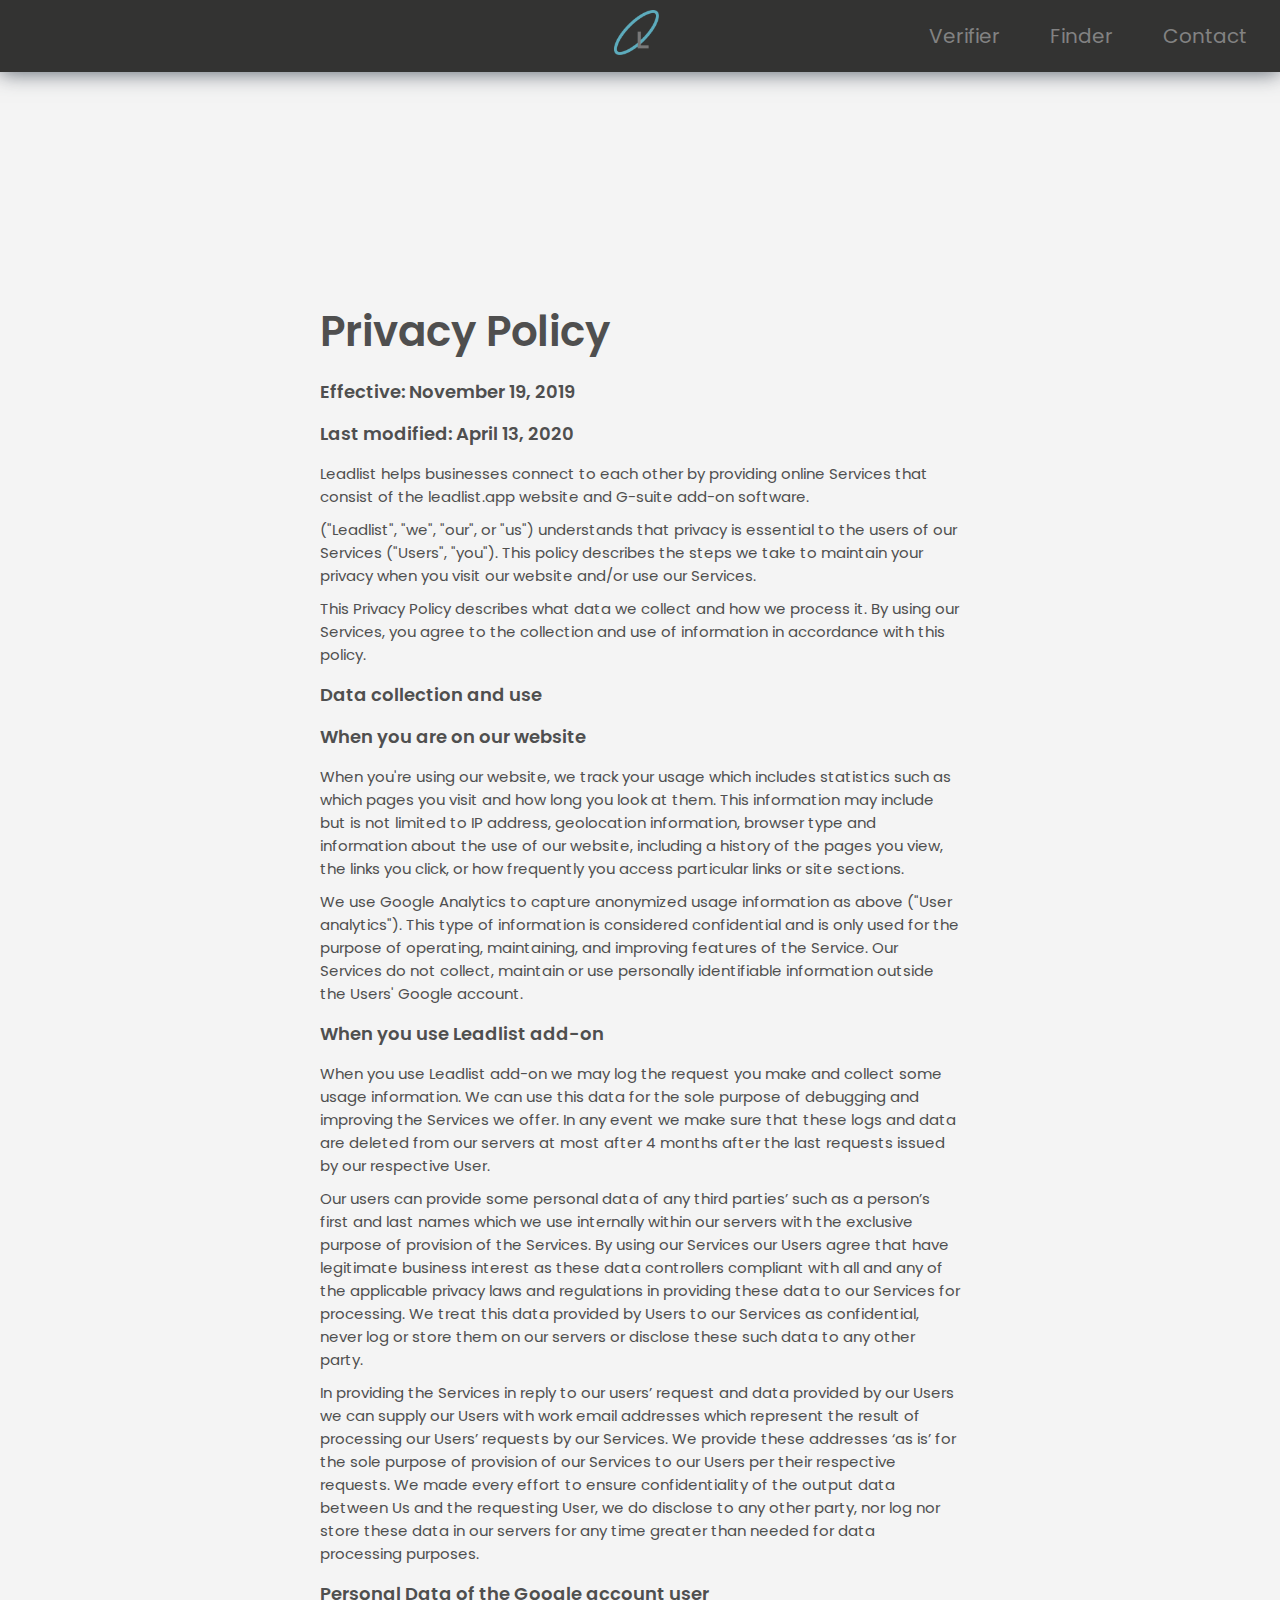
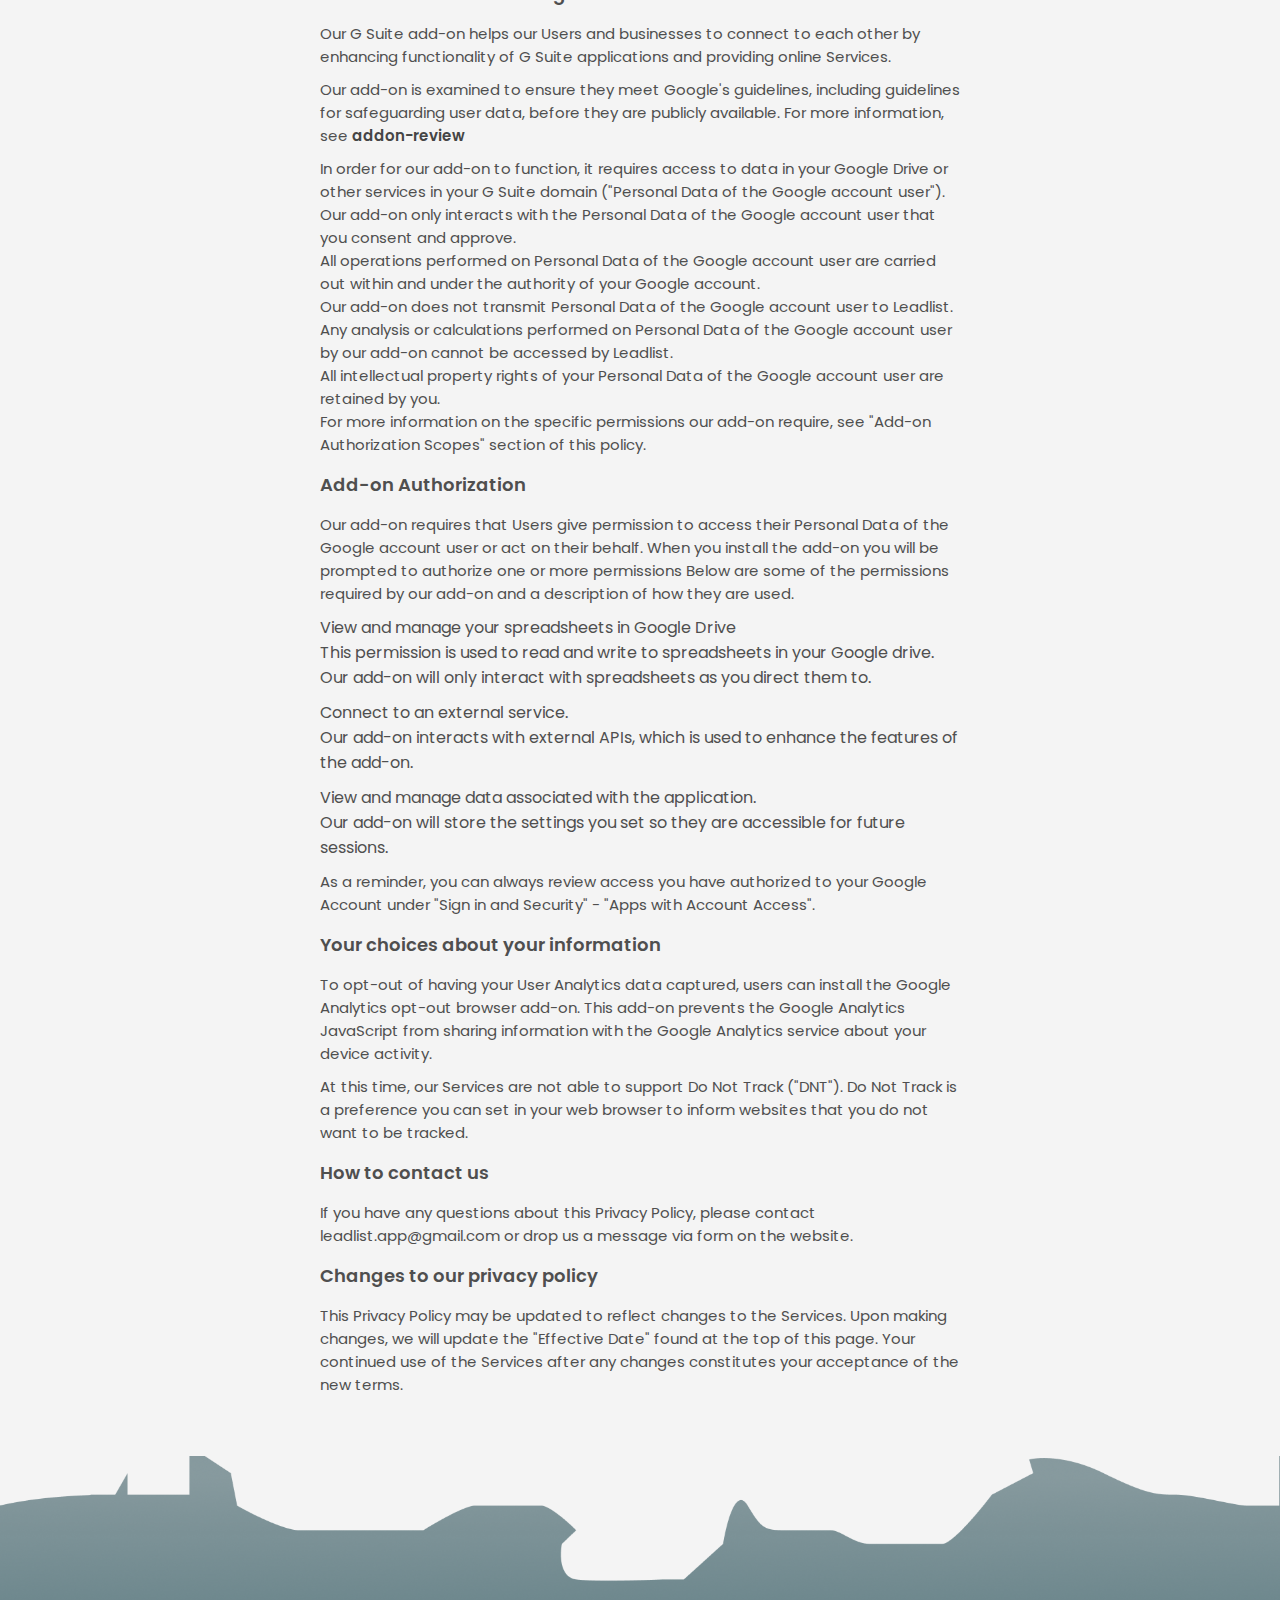
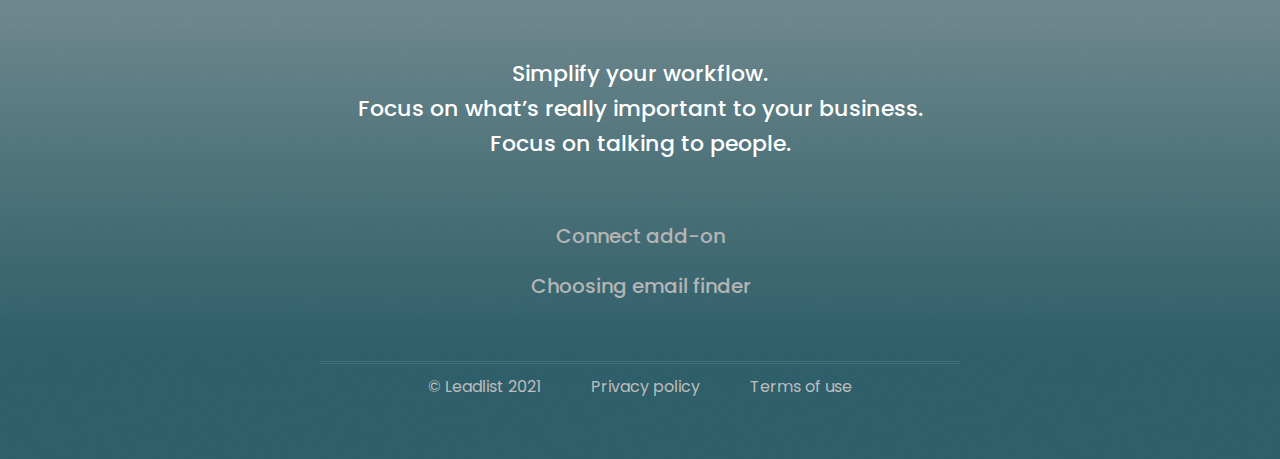
==== commit 0a113a0a: "add changes" ====
--- a/privacy_policy.html
+++ b/privacy_policy.html
@@ -20,9 +20,9 @@
                <span></span>
             </div>
             <nav class="header_menu">
-               <li><a class="menu-item" href="#verifier">Verifier</a></li>
-               <li><a class="menu-item" href="#finder">Finder</a></li>
-               <li><a class="menu-item" href="#contact">Contact</a></li>
+               <li><a class="menu-item" href="index.html#verifier">Verifier</a></li>
+               <li><a class="menu-item" href="index.html#finder">Finder</a></li>
+               <li><a class="menu-item" href="index.html#contact">Contact</a></li>
             </nav>
          </div>
       </div>
@@ -87,7 +87,6 @@
       </div>
    </main>
    <footer class="poppins">
-      <img src="img/Mask Group.png" alt="" class="at-sing">
       <div class="footer-basis">
          <div class="basis-info">
             <div class="basis-text">
--- a/styles/style.css
+++ b/styles/style.css
@@ -14,6 +14,7 @@
    position: fixed;
    width: 100%;
    z-index: 100;
+   box-shadow: 0px 1px 20px rgb(67 76 88 / 85%);
 }
 
 .header::before {
@@ -82,12 +83,11 @@
 
 main {
    background:#e1e1e133;
-   position: relative;
 }
 
 footer {
    background-image: url(../img/Footer_image.png);
-   background-color: rgba(17, 17, 17, 0.07);
+   background-color: #f2f2f2e0;
    background-size: 100% 105%;
    background-repeat: no-repeat;
    display: flex;
@@ -97,15 +97,6 @@
    align-items: center;
 }
 
-.at-sing {
-   position: absolute;
-   width: 35%;
-   height: 800px;
-   right: 0;
-   bottom: 130px;
-   z-index: -1;
-}
-
 .footer-basis {
    display: flex;
    width: 50%;
@@ -114,191 +105,175 @@
 }
 
 .basis-info {
-   display: block;
-   position: relative;
-   padding: 150px 0;
+   display: flex;
+   flex-direction: column;
+   align-items: center;
 }
 
 .basis-text {
-   width: 40%;
-   position: absolute;
-   left: 0px;
-}
+   text-align: center;
+   padding: 150px 0 50px 0;
+}
+
 .basis-text_sense {
-   color: #E0E0E0;
-   font-size: 18px;
-   line-height: 27px;
+   color: #fff;
+   font-size: 22px;
+   font-weight: 500;
+   line-height: 35px;
 }
 
 .basis-links {
    display: block;
-   position: absolute;
-   right: 0px;
-}
-
-.basis-links p {
-   text-align: right;
+   text-align: center;
 }
 
 .basis-link_addition {
-   color: #E0E0E0;
+   color: #b5b5b5;
    text-decoration: none;
-   text-align: right;
    line-height: 50px;
-   font-size: 18px;
+   font-weight: 500;
+   font-size: 20px;
 }
 
 .basis-link_addition:hover {
    cursor: pointer;
    color: #ffffff;
 }
+
 .footer-copyright {
+   display: flex;
    width: 50%;
    border-top: 3px #cccccc1f double;
    padding: 10px 0;
    margin-bottom: 50px;
-
-}
-
-.footer-copyright_text {
    color: #BDBDBD;
-   margin-right: 50px;
-}
-
-.footer-copyright_link
-{
+   justify-content: center;
+}
+
+.footer-copyright_link {
+   text-decoration: none;
    color: #BDBDBD;
-   text-decoration: none;
-   margin-right: 50px;
+   margin-left: 50px;
 }
 
 .footer-copyright_link:hover {
    color: #ffffff;
 }
 
-@media (max-width:1200px) {
-   .at-sing {
-      height: 740px;
+@media only screen and (min-width : 1624px) {
+   .logo {
+      padding: 15px 0 15px 0;
+   }
+
+   .menu-item {
+      font-size: 25px;
+   }
+
+   .footer-basis {
       width: 40%;
    }
-}
-
-@media (max-width: 992px) {
-   .menu-item {
-      margin-left: 25px;
-      font-size: 18px;
-   }
-
-   .footer-basis, .footer-copyright {
-      width: 60%;
-   }
-
-   .footer-copyright_text, .footer-copyright_link {
-      margin-right: 37px;
-   }
-
-   .basis-text {
-      width: 50%;
-   }
-
-   .at-sing {
-      height: 700px;
-      width: 50%;
-}
-
-}
-
-@media (max-width:780px) {
-  header{
-    padding: 8px 0;
+
+   .basis-text_sense, .basis-text_sense {
+      font-size: 25px;
+   }
+
+   .footer-copyright_link {
+      margin-left: 70px;
+   }
+
+   .footer-copyright {
+      font-size: 20px;
+   }
+
+}
+
+@media (max-width: 865px) {
+  header {
+      padding: 8px 0;
    }
 
   .logo-img {
-    height: 35px;
+      height: 35px;
    }
 
   .header_burger {
-    display: block;
-    position: relative;
-    width: 30px;
-    height: 20px;
-    z-index: 3;
+      display: block;
+      position: relative;
+      width: 30px;
+      height: 20px;
+      z-index: 3;
    }
 
   .header_burger::before, .header_burger::after {
-    content: '';
-    background: #fff;
-    position: absolute;
-    width: 100%;
-    height: 2px;
-    left: 0;
-    transition: all 0.3s ease 0s;
+      content: '';
+      background: #fff;
+      position: absolute;
+      width: 100%;
+      height: 2px;
+      left: 0;
+      transition: all 0.3s ease 0s;
+   }
+
+  .header_burger::before {
+      top: 0;
   }
 
-  .header_burger::before {
-    top: 0;
+  .header_burger::after {
+      bottom: 0;
   }
 
-  .header_burger::after {
-    bottom: 0;
+  .header_burger span {
+      content: '';
+      background: #fff;
+      position: absolute;
+      width: 100%;
+      height: 2px;
+      left: 0;
+      top: 9px;
   }
 
-  .header_burger span {
-    content: '';
-    background: #fff;
-    position: absolute;
-    width: 100%;
-    height: 2px;
-    left: 0;
-    top: 9px;
+  .header_burger.active:before {
+      transform: rotate(45deg);
+      top:9px;
   }
 
-  .header_burger.active:before {
-    transform: rotate(45deg);
-    top:9px;
+  .header_burger.active:after {
+      transform: rotate(-45deg);
+      bottom: 9px;
   }
 
-  .header_burger.active:after {
-    transform: rotate(-45deg);
-    bottom: 9px;
+  .header_burger.active span {
+      transform: scale(0);
+      transition: all 0.3s ease 0s;
   }
 
-  .header_burger.active span {
-    transform: scale(0);
-    transition: all 0.3s ease 0s;
+  .header_menu {
+      display: flex;
+      flex-direction: column;
+      position: fixed;
+      top: -100%;
+      padding: 70px 0 0 0;
+      left: 0;
+      width: 100%;
+      height: 35%;
+      background-color: #333333;
+      transition: all 0.3s ease 0s;
+      z-index: 1;
   }
 
-  .header_menu {
-    display: flex;
-    flex-direction: column;
-    position: fixed;
-    top: -100%;
-    padding: 70px 0 0 0;
-    left: 0;
-    width: 100%;
-    height: 35%;
-    background-color: #333333;
-    transition: all 0.3s ease 0s;
-    z-index: 1;
+  .header_menu.active li {
+      font-size: 30px;
+      padding: 20px 0 0  0;
+      text-transform: uppercase;
   }
 
-  .header_menu.active li {
-    font-size: 30px;
-    padding: 20px 0 0  0;
-    text-transform: uppercase;
+  .header_menu.active {
+      top: 0;
   }
-
-  .header_menu.active {
-    top: 0;
-  }
-
 
    footer {
       background-image: url(../img/Union.png);
       justify-content: flex-start;
-   }
-   .at-sing {
-      display: none;
    }
 
    .footer-basis {
@@ -313,43 +288,34 @@
 
    .basis-text {
       width: 70%;
-      position: absolute;
-      top: 30px;
-      left: 30px;
-
-   }
+      padding: 80px 0 50px 0;
+   }
+
    .basis-text_sense {
       font-size: 18px;
       line-height: 27px;
    }
 
    .basis-links {
-      display: block;
-      position: absolute;
-      bottom: 0px;
-      width: 100%;
-   }
-
-   .basis-links p {
-      text-align: center;
+      width: 100%;
    }
 
    .footer-copyright {
       width: 80%;
-      display: flex;
+      align-items: center;
+   }
+
+   .footer-copyright_link {
+      margin-left: 20px;
+   }
+}
+
+@media (max-width: 416px) {
+   .footer-copyright {
       flex-direction: column;
-      align-items: center;
-      padding: 30px 0;
-      margin: 0;
-   }
-
-   .footer-copyright_text {
-      text-align: center;
-      margin: 0;
    }
 
    .footer-copyright_link {
-      margin-top: 10px;
       margin: 0;
    }
 }
@@ -377,7 +343,6 @@
    position: absolute;
    width: 100%;
    margin-top: 80px;
-   height: 90vh;
 }
 
 .info-text {
@@ -450,9 +415,6 @@
    display: flex;
    flex-direction: column;
    align-items: center;
-   background-image:url(../img/at-sign.png);
-   background-size: 100% auto;
-   background-repeat: no-repeat;
 }
 .email-part {
    display: flex;
@@ -497,19 +459,46 @@
    margin: 30px 0;
 }
 
-.screen-img img {
-   width: 70%;
-}
+.screen-hide {
+   display: flex;
+   flex-direction: row;
+}
+
 .screen-mobile {
-   display: none;
-}
-
-.screen-second_div {
-   margin-left: 20px;
+   display: flex;
+   flex-direction: row;
+   padding-right: 25px;
+   color: #333333;
+   font-weight: 500;
+   margin-bottom: 25px;
+}
+
+.screen-img_icon {
+   width: 40px;
+   height: 40px;
+   margin: 0 20px 0 0;
+}
+
+.screen-mobtext {
+   display: flex;
+   flex-direction: column;
+   justify-content: space-between;
+}
+
+.screen-mobtext_title {
+   margin-bottom: 10px;
+   font-weight: 600;
+   text-transform: uppercase;
+}
+
+.screen-mobtext_subtitle {
+   font-size: 15px;
+   margin: 15px 0 0 -50px;
+
 }
 
 .screen-second_li {
-   list-style: none;
+   list-style: disc;
    color: #4F4F4F;
    font-weight: 500;
    font-size: 17px;
@@ -585,136 +574,100 @@
 .screen-first_green {
    display: block;
    width: 100%;
-   background: linear-gradient(180deg,  #162E33,
-#41808D );
+   background: linear-gradient(180deg,  #162E33, #41808D );
 }
 
 .credits {
-   background: #E0E0E0;
+   background-color: #955DBD;
    display: flex;
    justify-content: center;
-}
-
-.credits_bgn {
+   position: relative;
+   overflow: hidden;
+}
+
+.credits_bgn1 {
+   display: block;
+   position: absolute;
+   left: -20px;
+   width: 35%;
+}
+
+.credits_bgn2 {
    display: none;
 }
 
 .credits-info {
    display: flex;
    flex-direction: column;
-   width: 50%;
+   width: 70%;
+   align-items: center;
+   z-index: 5;
 }
 
 .credits-box{
    display:flex;
+   flex-direction: column;
+   align-items: center;
+   margin: 20px 0 30px 0;
+}
+
+.credits-text {
+   display: flex;
    flex-direction: row;
-   align-items: center;
    justify-content: space-between;
-   margin-top: 40px;
-}
-
-.credits-mobile {
-   display: none;
-}
-
-.credits-text {
-   width: 50%;
+   width: 70%;
+   margin: 0 0 30px 0;
 }
 
 .credits-text_title {
    text-transform: uppercase;
    font-weight: 600;
    font-size: 20px;
-   color: #333333;
+   color: #ffffff;
+   width: 30%;
 }
 
 .credits-text_description {
    font-size: 14px;
-   color: #4F4F4F;
+   color: #ffffff;
+   text-align: end;
+   width: 50%;
+   float: right;
 }
 
 .credits-img {
    display: block;
-   border-radius: 30px;
-   box-shadow: 0px 1px 20px rgba(0, 0, 0, 0.85);
+   width: 40%;
+   border-radius: 10px;
+}
+
+.credits-img:hover {
+   box-shadow: 0px 1px 20px rgba(67 76 88 / 85%);
 }
 
 .credits-bottom {
-   margin: 40px 0;
-}
-
-.credits-bottom_text {
-   text-transform: uppercase;
-   font-weight: 600;
-   font-size: 20px;
-   color: #4F4F4F;
-}
-
-.credits-bottom_link {
-   color: #BD5D85;
-   text-decoration: none;
-}
-
-.faq {
-   background: #BD925D;
-   display: flex;
-   justify-content: center;
-}
-
-.faq-info {
-   width: 60%;
+   display: flex;
+   width: 70%;
+   flex-direction: row;
+   justify-content: space-between;
    margin: 20px 0;
-   display: flex;
-   flex-direction: row;
-   justify-content: space-around;
-   flex-wrap: wrap;
-}
-
-.faq-part {
-   margin: 20px;
-   width: 40%;
-   display: flex;
-   flex-direction: row;
-}
-
-.faq-text {
-   display: flex;
-   flex-direction: column;
-   justify-content: space-between;
-}
-
-.faq-text_title {
-   font-weight: 500;
-   font-size: 22px;
-   color: #ffffff;
-}
-
-.faq-text_subtile {
-   margin-top: 10px;
-   color: #dddddd;
-}
-
-.faq-text_fa {
-   margin-right: 20px;
-   font-size: 30px;
-   color: #ffffff;
 }
 
 .contact {
    display: block;
    position: relative;
-   background: rgba(17, 17, 17, 0.05);
+   background-color: #f2f2f2e0;
    padding: 30px 0;
 }
 
 .contact-forms {
-   width: 50%;
+   width: 40%;
    margin: auto;
    padding: 50px;
 }
 
 #forms_email {
-   width:40%;
+   width: 97%;
    padding:  15px 0 15px 15px;
    border-radius: 40px;
    border: none;
@@ -728,7 +681,7 @@
    display: block;
    float: right;
    background: rgba(130,130,130,1);
-   width: 41%;
+   width: 100%;
    border-radius: 40px;
    border: none;
    padding:  16px 0;
@@ -747,7 +700,7 @@
 
 #forms_comment {
    width: 98%;
-   margin-top: 40px;
+   margin: 40px 0;
    padding: 15px 0 15px 15px;
    border-radius: 40px;
    border: none;
@@ -757,6 +710,80 @@
    outline: none;
 }
 
+@media (min-width : 1924px) {
+   .home {
+      height: 50vh;
+      background-size: 110% 110%;
+   }
+
+   .email-part {
+      width: 55%;
+   }
+
+   .screen-first {
+      height: 40vh;
+   }
+
+   .description_title {
+      font-size: 33px;
+   }
+
+   .description_subtitle {
+      font-size: 19px;
+   }
+
+   .screen-second_li {
+      font-size: 19px;
+   }
+
+   .screen-mobtext_title {
+      font-size: 19px;
+   }
+
+   .screen-mobtext_subtitle {
+      font-size: 17px;
+   }
+
+   .response_text {
+      font-size: 20px;
+   }
+
+   .response_data {
+      font-size: 16px;
+   }
+
+   .credits-info {
+      width: 60%;
+   }
+
+   .credits-box {
+      width: 100%;
+   }
+
+   .credits-text_title {
+      font-size: 25px;
+   }
+
+   .credits-text_description {
+      font-size: 17px;
+   }
+
+   #forms_email {
+      padding: 20px 0 20px 15px;
+      font-size: 25px;
+   }
+
+   #forms_comment {
+      padding: 20px 0 20px 15px;
+      font-size: 25px;
+   }
+
+   #forms_btn {
+      padding: 20px 0 20px 15px;
+      font-size: 28px;
+   }
+}
+
 
 @media (max-width: 1200px) {
    .info-text {
@@ -777,24 +804,12 @@
       line-height: 30px;
    }
 
-   .email {
-      background-size: 100% 80%;
-   }
-
-   .email-part {
-      width: 70%;
-   }
-
    .part2-info {
       width: 53%;
    }
 
    .credits-info {
       width: 70%;
-   }
-
-   .faq-info {
-      width: 75%;
    }
 
 }
@@ -842,21 +857,13 @@
       width: 75%;
    }
 
-   .faq-info {
-      width: 90%;
-   }
-
-   .faq-part {
-      margin: 15px;
-   }
-
    .contact-forms {
       width: 60%;
    }
 
 }
 
-@media (max-width: 780px) {
+@media (max-width: 865px) {
 
    .home {
       background: url(../img/home_bgn.png);
@@ -867,7 +874,7 @@
 
    .info-text {
       width: 95%;
-      margin-top: 30px;
+      margin-top: 15px;
    }
 
    .home-title {
@@ -886,10 +893,6 @@
       background: #828282;
    }
 
-   .email {
-      background-image: none;
-   }
-
    .email-part {
       width: 95%;
       align-items: center;
@@ -908,32 +911,14 @@
       width: 100%;
    }
 
-   .screen-img {
-      display: none;
-   }
-
-   .screen-hide {
-      display: flex;
-      flex-direction: row;
-   }
-
    .screen-first {
       width: 100%;
       height: 40vh;
    }
 
-   .screen-second_li {
-      margin: 0;
-      list-style: disc;
-   }
-
    .screen-first_purple, .screen-first_green {
       width: 100%;
       position: relative;
-   }
-
-   .screen-exclude {
-      display: none;
    }
 
    .screen-first_p {
@@ -944,6 +929,7 @@
    .email-part2 {
       height: 19%;
    }
+
    .part2-info {
       flex-direction: column;
       width: 95%;
@@ -954,117 +940,66 @@
       width: 100%;
       margin: 10px 0;
    }
+
    .response_text_first, .response_text_third {
       margin-top: 20px;
    }
+
    .response_text {
       margin-bottom: 65px;
    }
 
-   .credits {
-      position: relative;
-      background-repeat: no-repeat;
-      background-color: #955DBD;
-   }
-
-   .credits_bgn {
+   .credits-img {
+      width: 60%;
+   }
+
+   .credits_bgn1 {
+      top: 0;
+      left: -30%;
+      width: 400px;
+   }
+
+   .credits_bgn2 {
       display: block;
       position: absolute;
-      bottom: 0;
-      right: 0;
+      bottom: -25%;
+      right: -25%;
+      width: 300px;
    }
 
    .credits-info {
+      width: 100%;
+      padding: 0;
+   }
+
+   .credits-text {
       width: 90%;
-      padding: 40px 0 40px 50px ;
-   }
-
-   .credits-img, .credits-bottom {
-      display: none;
-   }
-
-   .credits-mobile {
-      display: block;
-      width: 70%;
-   }
-
-   .credits-text {
-      width: 70%;
    }
 
    .credits-text_title {
-      color: #ffffff;
       font-weight: 500;
       font-size: 23px;
    }
 
    .credits-text_description {
-      color: #ffffff;
       font-size: 13px;
    }
 
-   .faq {
-      display: none;
-   }
-
    .contact-forms {
-      display: flex;
-      flex-direction: column;
-      width: 85%;
-      padding: 30px 0;
-   }
-
-   #forms_email {
-      order: 1;
-      width: 100%;
-      border-radius: 30px;
-      font-size: 16px;
-      padding: 18px 0 18px 15px;
-   }
-
-   #forms_comment {
-      order: 2;
-      margin-bottom: 40px;
-      border-radius: 30px;
-      font-size: 16px;
-      width: 100%;
-      padding: 18px 0 18px 15px;
-   }
-
-   #forms_btn {
-      margin-top: 40px;
-      order: 3;
-      width: 103%;
-      margin: auto;
-      border-radius: 30px;
-      font-size: 20px;
-   }
-
-   .screen-mobile {
-      display: flex;
-      flex-direction:row;
-      padding-left:20px;
-      color: #333333;
-      font-weight: 500;
-      margin-bottom: 25px;
-   }
-
-   .screen-mobile_fa {
-      margin-right: 20px;
-      color: #000000;
-   }
-
-   .screen-mobtext_title {
-      margin-bottom: 10px;
-      font-weight: 600;
-      text-transform: uppercase;
-   }
-
-   .screen-mobtext_subtitle {
-      font-size: 15px;
-   }
-
-}
+      width: 65%;
+      padding: 20px 0 50px 0;
+   }
+}
+
+@media (max-width: 566px) {
+
+   .credits_bgn1 {
+      top: 0;
+      left: -46%;
+      width: 370px;
+   }
+}
+
 
 @media (max-width: 416px) {
    .ancor {
@@ -1081,12 +1016,12 @@
       background: url(../img/bgn-home_mob.png);
       background-size: 100% 100%;
       background-repeat: no-repeat;
-      height: 750px;
+      height: 720px;
    }
 
    .info-text {
       width: 90%;
-      margin-top: 0;
+      margin-top: 20px;
    }
 
    .home-title {
@@ -1123,10 +1058,6 @@
       font-size: 20px;
    }
 
-   .screen-img {
-      display: none;
-   }
-
    .screen-hide {
       display: flex;
       flex-direction: column;
@@ -1137,24 +1068,9 @@
       height: 40vh;
    }
 
-   .screen-second_li {
-      margin: 0;
-      list-style: disc;
-   }
-
    .screen-first_purple, .screen-first_green {
       width: 100%;
       position: relative;
-   }
-
-   .screen-exclude {
-      display: block;
-      margin: 0;
-      position: absolute;
-      top: 50%;
-      right: 50%;
-      left: 44%;
-      transform: translate(0, -50%)
    }
 
    .screen-first_p {
@@ -1171,56 +1087,55 @@
       width: 100%;
       margin: 10px 0;
    }
+
    .response_text_first, .response_text_third {
       margin-top: 20px;
    }
+
    .response_text {
       margin-bottom: 65px;
    }
 
-   .credits {
-      position: relative;
-      background-repeat: no-repeat;
-      background-color: #955DBD;
-   }
-
-   .credits_bgn {
+   .credits_bgn1 {
+      display: none;
+   }
+
+   .credits_bgn2 {
       display: block;
       position: absolute;
-      bottom: 0;
-      right: 0;
+      bottom: -10%;
+      right: -20%;
+      width: 200px;
+   }
+
+   .credits-img {
+      width: 85%;
    }
 
    .credits-info {
-      width: 90%;
-      padding: 40px 0 40px 50px ;
-   }
-
-   .credits-img, .credits-bottom {
-      display: none;
-   }
-
-   .credits-mobile {
-      display: block;
-      width: 70%;
+      width: 100%;
+      padding: 0;
    }
 
    .credits-text {
-      width: 70%;
+      width: 80%;
+      flex-direction: column;
+      justify-content: space-between;
    }
 
    .credits-text_title {
-      color: #ffffff;
       font-weight: 500;
       font-size: 25px;
+      width: 70%;
    }
 
    .credits-text_description {
-      color: #ffffff;
-   }
-
-   .faq {
-      display: none;
+      width: 70%;
+      margin-left: 30%;
+   }
+
+   .credits-bottom {
+      flex-direction: column;
    }
 
    .contact-forms {
@@ -1229,58 +1144,13 @@
       width: 85%;
       padding: 30px 0;
    }
-
-   #forms_email {
-      order: 1;
-      width: 100%;
-      border-radius: 30px;
-      font-size: 16px;
-   }
-
-   #forms_comment {
-      order: 2;
-      width: 100%;
-      margin-bottom: 40px;
-      border-radius: 30px;
-      font-size: 16px;
-   }
-
-   #forms_btn {
-      margin-top: 40px;
-      order: 3;
-      width: 103%;
-      margin: auto;
-      border-radius: 30px;
-      font-size: 20px;
-   }
-
    .screen-mobile {
-      display: flex;
-      flex-direction:row;
-      padding-left:20px;
-      color: #333333;
-      font-weight: 500;
-      margin-bottom: 25px;
-   }
-
-   .screen-mobile_fa {
-      margin-right: 20px;
-      color: #000000;
-   }
-
-   .screen-mobtext_title {
-      margin-bottom: 10px;
-      font-weight: 600;
-      text-transform: uppercase;
-   }
-
-   .screen-mobtext_subtitle {
-      font-size: 15px;
+      padding: 0;
    }
 }
 
 .main {
-   background-color: rgba(17, 17, 17, 0.07);
+   background-color:#f2f2f2e0;
    color:#4F4F4F;
    position: relative;
 }
@@ -1291,6 +1161,7 @@
    padding-top: 300px;
    padding-bottom: 50px;
 }
+
 .main-info_title {
    font-weight: 600;
    font-size: 42px;
@@ -1302,6 +1173,7 @@
    font-size: 18px;
    font-weight: 600;
 }
+
 .main-info_link {
    text-decoration: none;
    color: #454545;
@@ -1312,6 +1184,7 @@
    color: #56888e;
    cursor: pointer;
 }
+
 .main-info_description {
    font-size: 15px;
    font-weight: 400;
@@ -1325,6 +1198,7 @@
 .main-info_description3 {
    margin-bottom: 10px;
 }
+
 .info-list_rule {
    list-style: none;
    font-size: 15px;
@@ -1346,29 +1220,30 @@
 
 @media (max-width: 1024px) {
    .main-info {
-   width: 50%;
-   padding-top: 200px;
+      width: 50%;
+      padding-top: 200px;
    }
 }
 
 @media (max-width: 768px) {
    .main-info {
-   width: 70%;
-   padding-top: 150px;
-   }
-}
+      width: 70%;
+      padding-top: 150px;
+   }
+}
+
 @media (max-width: 416px) {
    .main-info {
-   width: 90%;
-   paddin-top: 100px;
-   margin:0 20px;
-   }
+      width: 90%;
+      paddin-top: 100px;
+      margin:0 20px;
+   }
+
    .main-info_title {
-   font-size: 35px;
+      font-size: 35px;
    }
 
    .main-info_subtitle {
-   font-size: 17px;
-   }
-}
-
+      font-size: 17px;
+   }
+}
